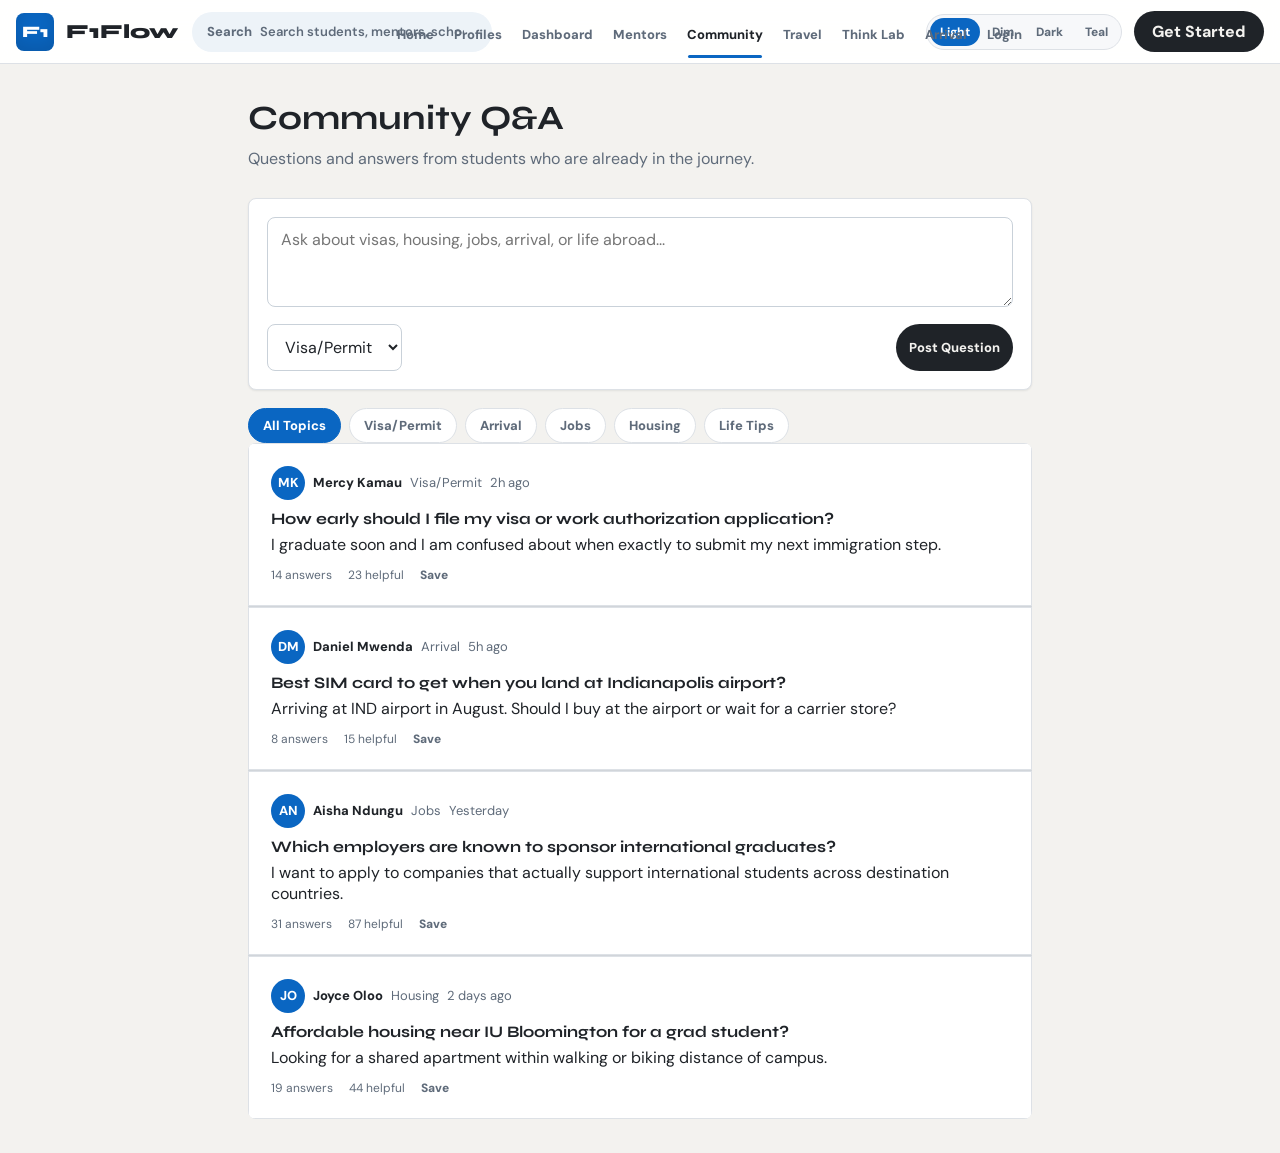
==== community.html @ 8c191ac1 "Add files via upload" ====
<!DOCTYPE html>
<html lang="en">
<head>
  <meta charset="UTF-8">
  <meta name="viewport" content="width=device-width, initial-scale=1.0">
  <title>F1Flow - Community</title>
  <link rel="preconnect" href="https://fonts.googleapis.com">
  <link rel="preconnect" href="https://fonts.gstatic.com" crossorigin>
  <link href="https://fonts.googleapis.com/css2?family=DM+Sans:ital,wght@0,300;0,400;0,500;0,700;1,300&family=Syne:wght@500;700;800&display=swap" rel="stylesheet">
  <link rel="stylesheet" href="styles.css">
</head>
<body>
  <nav class="topbar">
    <button class="brand" data-page="home" aria-label="Go to home">
      <span class="brand-mark">F1</span>
      <span class="brand-name">F1Flow</span>
    </button>
    <label class="social-search" aria-label="Search F1Flow">
      <span>Search</span>
      <input id="global-search" type="search" placeholder="Search students, mentors, schools">
    </label>
    <div class="nav-links" aria-label="Primary navigation">
      <button class="nav-link active" data-page="home">Home</button>
      <button class="nav-link" data-page="profiles">Profiles</button>
      <button class="nav-link" data-page="dashboard">Dashboard</button>
      <button class="nav-link" data-page="mentors">Mentors</button>
      <button class="nav-link" data-page="community">Community</button>
      <button class="nav-link" data-page="travel">Travel</button>
      <button class="nav-link" data-page="thinklab">Think Lab</button>
      <button class="nav-link" data-page="arrival">Arrival</button>
      <button class="nav-link" data-page="login">Login</button>
    </div>
    <div class="nav-actions">
      <div class="theme-switcher" aria-label="Theme switcher">
        <button class="theme-option active" data-theme="light">Light</button>
        <button class="theme-option" data-theme="dim">Dim</button>
        <button class="theme-option" data-theme="dark">Dark</button>
        <button class="theme-option" data-theme="teal">Teal</button>
      </div>
      <button class="nav-cta" id="open-profile">Get Started</button>
    </div>
  </nav>

  <main>
    <section id="page-community" class="page shell narrow active">
      <header class="page-header">
        <h2>Community Q&amp;A</h2>
        <p>Questions and answers from students who are already in the journey.</p>
      </header>
      <form class="composer" id="post-form">
        <textarea id="post-body" placeholder="Ask about visas, housing, jobs, arrival, or life abroad..."></textarea>
        <div class="composer-footer">
          <select id="post-topic">
            <option>Visa/Permit</option>
            <option>Arrival</option>
            <option>Jobs</option>
            <option>Housing</option>
            <option>Life Tips</option>
          </select>
          <button class="btn small primary" type="submit">Post Question</button>
        </div>
      </form>
      <div class="chips" id="post-filters"></div>
      <div class="posts" id="posts"></div>
    </section>
  </main>

  <div class="modal" id="profile-modal" aria-hidden="true">
    <form class="modal-panel" id="profile-form">
      <button type="button" class="icon-btn" id="close-profile" aria-label="Close">×</button>
      <h2>Set Up Your Profile</h2>
      <p>This personalizes your timeline, mentor matches, and travel groups.</p>
      <label>Your Name<input name="name" type="text" placeholder="Fredrick Kamau" required></label>
      <div class="split">
        <label>Home Country<input name="country" type="text" list="african-countries" placeholder="Search any country"></label>
        <label>Status<select name="status"><option>Current International Student</option><option>Student Arriving</option><option>Mentor / Alumni</option><option>Lecturer / Educator</option></select></label>
      </div>
      <label>Destination Institution<input name="university" type="text" list="us-universities" placeholder="University, college, or school"></label>
      <div class="split">
        <label>Program Start<input name="programStart" type="month" value="2023-08"></label>
        <label>Graduation Date<input name="graduation" type="month" value="2025-05"></label>
      </div>
      <label>Field of Study<select name="field"><option>Health Informatics</option><option>Computer Science</option><option>Data Science</option><option>Business</option><option>Engineering</option></select></label>
      <button class="btn primary full" type="submit">Go to My Dashboard</button>
    </form>
  </div>


  <datalist id="us-universities"></datalist>
  <datalist id="african-countries"></datalist>
  <div class="toast" id="toast" role="status" aria-live="polite"></div>

  <script src="database.js"></script>
  <script src="app.js"></script>
</body>
</html>
---- styles.css ----
*{box-sizing:border-box;margin:0;padding:0}
:root{
  color-scheme:light;
  --bg:#f3f2ef;--surface:#ffffff;--surface-2:#f7f8fa;--surface-3:#edf3f8;
  --text:#1f2328;--muted:#5f6b7a;--dim:#8a95a3;--line:#dde1e6;--line-strong:#c9d1d9;
  --accent:#0a66c2;--accent-soft:rgba(10,102,194,.1);--green:#057642;--gold:#b7791f;--red:#c0262d;
  --shadow:0 1px 2px rgba(15,20,25,.08);--nav-bg:rgba(255,255,255,.94);
}
:root[data-theme="dim"]{
  color-scheme:dark;
  --bg:#111827;--surface:#172033;--surface-2:#1f2937;--surface-3:#263447;
  --text:#f7f9fb;--muted:#a4b0bf;--dim:#7d8998;--line:#2f3b4d;--line-strong:#536072;
  --accent:#60a5fa;--accent-soft:rgba(96,165,250,.16);--green:#34d399;--gold:#fbbf24;--red:#fb7185;
  --shadow:0 18px 40px rgba(0,0,0,.22);--nav-bg:rgba(21,32,43,.88);
}
:root[data-theme="dark"]{
  color-scheme:dark;
  --bg:#050505;--surface:#0f1115;--surface-2:#16191f;--surface-3:#20242c;
  --text:#e7e9ea;--muted:#9ca3af;--dim:#6b7280;--line:#2a2f38;--line-strong:#4b5563;
  --accent:#60a5fa;--accent-soft:rgba(96,165,250,.18);--green:#34d399;--gold:#fbbf24;--red:#fb7185;
  --shadow:none;--nav-bg:rgba(0,0,0,.86);
}
:root[data-theme="teal"]{
  color-scheme:light;
  --bg:#eef8f6;--surface:#ffffff;--surface-2:#f4fbfa;--surface-3:#dff3ef;
  --text:#10201d;--muted:#4d625e;--dim:#758984;--line:#cfe2de;--line-strong:#a9c7c1;
  --accent:#0f766e;--accent-soft:rgba(15,118,110,.12);--green:#059669;--gold:#b7791f;--red:#c2414b;
  --shadow:0 1px 2px rgba(15,76,70,.1);--nav-bg:rgba(255,255,255,.92);
}
body{font-family:"DM Sans",-apple-system,BlinkMacSystemFont,"Segoe UI",sans-serif;background:var(--bg);color:var(--text);min-height:100vh;overflow-x:hidden}
h1,h2,h3,h4{font-family:"Syne","DM Sans",sans-serif;letter-spacing:0}
button,input,select,textarea{font:inherit}
button{cursor:pointer}
.is-hidden{display:none!important}
.topbar{position:fixed;inset:0 0 auto;z-index:50;min-height:64px;padding:0 16px;display:flex;align-items:center;gap:14px;background:var(--nav-bg);backdrop-filter:blur(18px);border-bottom:1px solid var(--line)}
.brand{display:flex;align-items:center;gap:12px;background:transparent;border:0;color:var(--text)}
.social-search{width:min(24vw,300px);min-width:210px;height:40px;display:flex;align-items:center;gap:8px;padding:0 14px;background:var(--surface-3);border:1px solid transparent;border-radius:999px;color:var(--muted);font-size:13px;font-weight:800}
.social-search input{width:100%;border:0;outline:0;background:transparent;color:var(--text);font-weight:600}
.social-search input::placeholder{color:var(--muted)}
.text-link{border:0;background:transparent;color:var(--text);font:inherit;font-weight:800;text-align:left;padding:0;cursor:pointer}
.text-link:hover{color:var(--accent);text-decoration:underline;text-underline-offset:3px}
.title-link{font-size:inherit}
.avatar-button{border:0;cursor:pointer}
.avatar-button:hover{filter:brightness(.92)}
.brand-mark{width:38px;height:38px;border-radius:8px;display:grid;place-items:center;background:var(--accent);color:white;font-family:"Syne";font-weight:800;box-shadow:inset 0 -8px 18px rgba(0,0,0,.12)}
.brand-name{font-family:"Syne";font-weight:800;font-size:20px;color:var(--text)}
.nav-links{display:flex;align-items:stretch;gap:2px;flex:1;justify-content:center;min-width:0}
.nav-actions{display:flex;align-items:center;gap:12px}
.nav-link,.nav-cta,.btn,.chip,.icon-btn,.theme-option{border:0;border-radius:999px;color:var(--text);transition:.18s ease}
.nav-link{position:relative;background:transparent;color:var(--muted);padding:20px 9px 15px;font-size:13px;font-weight:800;border-radius:0;white-space:nowrap}
.nav-link:hover{background:var(--surface-2);color:var(--text)}
.nav-link.active{background:transparent;color:var(--text)}
.nav-link.active::after{content:"";position:absolute;left:10px;right:10px;bottom:0;height:3px;border-radius:999px;background:var(--accent)}
.nav-cta,.btn.primary{background:var(--text);color:var(--bg);padding:10px 18px;font-weight:800}
.nav-cta:hover,.btn.primary:hover{opacity:.88}
.theme-switcher{display:flex;align-items:center;gap:2px;padding:3px;background:var(--surface-2);border:1px solid var(--line);border-radius:999px}
.theme-option{background:transparent;color:var(--muted);padding:6px 10px;font-size:12px;font-weight:800}
.theme-option.active{background:var(--accent);color:white}
.btn{display:inline-flex;align-items:center;justify-content:center;gap:8px;padding:12px 20px;font-weight:800}
.btn.secondary{background:transparent;border:1px solid var(--line-strong);color:var(--text)}
.btn.secondary:hover,.chip:hover,.quick-action:hover{background:var(--surface-2)}
.btn.small{padding:8px 13px;font-size:13px}.btn.full{width:100%}
.page{display:none;min-height:100vh;padding-top:64px}.page.active{display:block}
.hero{position:relative;min-height:calc(100vh - 64px);padding:24px 18px 32px;overflow:hidden;border-bottom:1px solid var(--line)}
.hero-bg{position:absolute;inset:0;z-index:0;background:var(--bg);opacity:.98}
:root[data-theme="dim"] .hero-bg,:root[data-theme="dark"] .hero-bg{background:var(--bg)}
.home-network{position:relative;z-index:1;max-width:1180px;margin:0 auto;display:grid;grid-template-columns:250px minmax(0,1fr) 300px;gap:16px;align-items:start}
.network-rail{display:grid;gap:16px;position:sticky;top:84px}
.network-feed{display:grid;gap:16px;min-width:0}
.social-profile-card{padding:0;overflow:hidden;text-align:center}
.social-cover{height:64px;background:linear-gradient(135deg,var(--accent),#84cc16)}
.social-profile-body{padding:0 18px 18px}.social-profile-body .avatar{margin:-31px auto 10px;border:3px solid var(--surface)}
.social-profile-body h2{font-size:18px}.social-profile-body p{color:var(--muted);font-size:13px;line-height:1.45;margin-top:4px}
.social-stats{display:grid;border-top:1px solid var(--line)}.social-stats button{display:flex;align-items:center;justify-content:space-between;gap:12px;padding:12px 16px;border:0;border-bottom:1px solid var(--line);background:var(--surface);color:var(--text);text-align:left}.social-stats button:last-child{border-bottom:0}.social-stats button:hover{background:var(--surface-2)}.social-stats strong{color:var(--accent)}.social-stats span{color:var(--muted);font-size:12px;font-weight:800}
.rail-card{display:grid;gap:10px}.rail-card button:not(.btn){border:0;background:transparent;color:var(--text);font-weight:800;text-align:left;padding:7px 0}.rail-card button:not(.btn):hover{color:var(--accent)}
.timeline-widget strong{font-size:18px}.timeline-widget p{color:var(--muted);line-height:1.5;font-size:14px}
.status-composer{padding:14px}.composer-line{display:flex;align-items:center;gap:12px}.composer-line button{flex:1;border:1px solid var(--line-strong);background:var(--surface);border-radius:999px;color:var(--muted);padding:12px 16px;text-align:left;font-weight:800}.composer-line button:hover{background:var(--surface-2)}
.composer-actions{display:grid;grid-template-columns:repeat(3,1fr);gap:8px;margin-top:12px;padding-top:12px;border-top:1px solid var(--line)}.composer-actions button{border:0;background:transparent;border-radius:8px;color:var(--muted);font-weight:800;padding:9px}.composer-actions button:hover{background:var(--surface-2);color:var(--text)}
.social-post{display:grid;gap:14px}.post-author{display:flex;gap:12px;align-items:center}.post-author strong{display:block}.post-author span{display:block;color:var(--muted);font-size:13px;margin-top:2px}
.social-post h1{font-size:clamp(30px,3.4vw,46px);line-height:1.08;max-width:780px}.social-post p{color:var(--muted);line-height:1.6;font-size:16px}.social-reactions{display:flex;gap:10px;flex-wrap:wrap;padding-top:12px;border-top:1px solid var(--line);color:var(--muted);font-size:13px;font-weight:800}.social-reactions span{padding-right:10px;border-right:1px solid var(--line)}.social-reactions span:last-child{border-right:0}
.compact-post p{color:var(--text)}
.suggestion-row{display:flex;gap:10px;align-items:center}.suggestion-row strong{display:block;font-size:14px}.suggestion-row span{display:block;color:var(--muted);font-size:12px;margin-top:2px}
.hero-content{position:relative;text-align:center;max-width:900px;animation:rise .45s ease both}
.eyebrow{display:inline-flex;align-items:center;gap:8px;padding:7px 15px;border:1px solid var(--line);border-radius:999px;color:var(--accent);background:var(--accent-soft);font-size:13px;font-weight:800;margin-bottom:28px}
.eyebrow span{width:8px;height:8px;border-radius:50%;background:var(--accent);animation:pulse 1.8s infinite}
.hero h1{font-size:clamp(50px,8vw,88px);line-height:1.03;font-weight:800}
.hero .social-post h1{font-size:clamp(30px,3.4vw,46px);line-height:1.08;font-weight:800}
.hero h1 strong{color:var(--accent)}
.hero-copy{max-width:680px;margin:24px auto 30px;color:var(--muted);font-size:19px;line-height:1.65;font-weight:400}
.hero-actions,.actions-row,.toolbar{display:flex;gap:12px;align-items:center;flex-wrap:wrap}
.hero-actions{justify-content:center}
.hero-stats{display:grid;grid-template-columns:repeat(4,1fr);gap:0;margin-top:52px;padding-top:34px;border-top:1px solid var(--line)}
.hero-stats article{display:grid;gap:4px;padding:0 18px;border-right:1px solid var(--line)}
.hero-stats article:last-child{border-right:0}
.hero-stats strong{font:800 30px "Syne";color:var(--text)}
.hero-stats span{font-size:13px;color:var(--muted)}
.section,.shell{max-width:1180px;margin:auto;padding:34px 18px}.page.shell{padding-top:98px}.narrow{max-width:820px}
.section-label{color:var(--accent);font-size:12px;text-transform:uppercase;letter-spacing:2px;font-weight:800;margin-bottom:12px}
.section h2,.page-header h2{font-size:34px;margin-bottom:8px}
.section-copy,.page-header p{color:var(--muted);line-height:1.6;margin-bottom:26px}
.module-grid,.card-grid{display:grid;grid-template-columns:repeat(auto-fit,minmax(272px,1fr));gap:12px;background:transparent;border:0;border-radius:0;overflow:visible}
.module-card,.card,.panel,.post-card,.metric{background:var(--surface);border:1px solid var(--line);padding:22px}
.module-card,.card,.post-card{transition:.18s ease;border-radius:8px;box-shadow:var(--shadow)}
.module-card:hover,.card:hover,.post-card:hover{background:var(--surface-2);transform:translateY(-1px)}
.module-card{border:1px solid var(--line)}.module-card h3,.card h3{font-size:18px;margin-bottom:8px}.module-card p,.card p{color:var(--muted);font-size:14px;line-height:1.55}.module-card button{margin-top:16px}
.dashboard-header{display:flex;align-items:center;justify-content:space-between;gap:18px;margin-bottom:18px;background:linear-gradient(180deg,var(--surface),var(--surface-2))}
.dashboard-header h2{font-size:36px;margin:2px 0 6px}.dashboard-header p:not(.section-label){max-width:720px;color:var(--muted);line-height:1.55}.dashboard-header-actions{display:flex;gap:10px;flex-wrap:wrap;justify-content:flex-end}
.dashboard-grid{display:grid;grid-template-columns:minmax(0,1fr) 340px;gap:18px}.stack{display:flex;flex-direction:column;gap:18px}
.panel{border-radius:8px;box-shadow:var(--shadow)}
.panel-title{font-weight:800;color:var(--text);margin-bottom:16px}
.dashboard-card{overflow:hidden}.profile-panel{display:flex;gap:18px;align-items:center;background:var(--surface);border-left:4px solid var(--accent)}
.avatar,.card-avatar{border-radius:50%;display:grid;place-items:center;background:var(--accent);color:white;font-weight:800;flex:none}
.avatar{width:62px;height:62px;font:800 22px "Syne"}
.card-avatar{width:52px;height:52px}
.profile-panel p{color:var(--muted);margin:5px 0 12px}.badges,.tags{display:flex;gap:7px;flex-wrap:wrap}
.badges span,.tag,.pill{font-size:12px;padding:5px 10px;border-radius:999px;background:var(--accent-soft);color:var(--accent);border:1px solid transparent;font-weight:700}
.timeline-panel{border-color:var(--line);background:linear-gradient(180deg,var(--surface),var(--surface))}
.countdown{display:grid;grid-template-columns:auto 1fr;gap:18px;align-items:center;padding:10px 0 18px;text-align:left}.countdown strong{display:grid;place-items:center;width:126px;height:126px;border-radius:50%;background:var(--accent-soft);font:800 54px "Syne";color:var(--accent);border:1px solid rgba(10,102,194,.18)}.countdown span{color:var(--muted);font-size:18px;line-height:1.35}
.progress{height:10px;background:var(--surface-3);border-radius:999px;overflow:hidden}.progress span{display:block;height:100%;width:0;background:linear-gradient(90deg,var(--accent),var(--green));transition:.35s ease}
.timeline-meta{display:flex;justify-content:space-between;color:var(--muted);font-size:12px;margin:12px 0 18px}.timeline-steps{display:grid;gap:10px}
.step{display:flex;gap:12px;align-items:flex-start;padding:12px;border:1px solid var(--line);border-radius:8px;background:var(--surface-2)}.step b{width:26px;height:26px;display:grid;place-items:center;border-radius:50%;background:var(--surface-3);font-size:12px;flex:none;color:var(--muted)}
.step.done b{background:rgba(0,186,124,.14);color:var(--green)}.step.active b{background:var(--accent-soft);color:var(--accent)}
.step p{font-size:14px}.step span{display:block;color:var(--muted);font-size:12px;margin-top:2px}
.metric-row{display:grid;grid-template-columns:repeat(3,1fr);gap:12px}.metric{border-radius:8px;text-align:left;box-shadow:var(--shadow);display:grid;gap:6px}
.metric strong{display:block;font:800 38px "Syne";color:var(--text)}.metric span{color:var(--muted);font-size:12px;font-weight:800;text-transform:uppercase;letter-spacing:.7px}.metric small{color:var(--muted);font-size:12px}
.alert{display:flex;align-items:center;justify-content:space-between;gap:12px;padding:13px 14px;border-radius:8px;margin-top:10px;font-size:14px;line-height:1.5}
.alert p{color:var(--muted);margin-top:2px}
.alert.warn{background:rgba(245,163,0,.12);border:1px solid rgba(245,163,0,.28);color:var(--text)}
.alert.info{background:var(--accent-soft);border:1px solid rgba(29,155,240,.22);color:var(--text)}
.quick-actions{display:grid;grid-template-columns:repeat(2,1fr);gap:10px}.quick-action{background:var(--surface);border:1px solid var(--line);border-radius:8px;padding:14px;text-align:left;color:var(--text);display:grid;gap:5px}
.quick-action strong{display:block}.quick-action span{color:var(--muted);font-size:12px}.quick-action em{font-style:normal;color:var(--accent);font-size:12px;font-weight:800}.mini-list,.activity-list,.posts{display:grid;gap:1px;background:var(--line);border-radius:8px;overflow:hidden}
.mini-item{display:flex;align-items:center;gap:12px;padding:12px;background:var(--surface)}.mini-item div:nth-child(2){flex:1}.mini-item p{color:var(--muted);font-size:12px}
.activity-list article{display:grid;grid-template-columns:28px 1fr;gap:10px;padding:12px;background:var(--surface)}.activity-list b{display:grid;place-items:center;width:28px;height:28px;border-radius:50%;background:var(--accent-soft);color:var(--accent);font-size:12px}.activity-list p{color:var(--text);font-size:14px;line-height:1.4}.activity-list span{display:block;color:var(--dim);font-size:12px;margin-top:4px}
.trust-panel{text-align:center;background:linear-gradient(180deg,var(--surface),var(--surface-2))}.trust-panel>strong{font:800 52px "Syne";color:var(--accent)}.trust-panel>span{display:block;color:var(--muted);font-size:13px}
.trust-bars{display:grid;gap:10px;margin-top:18px;text-align:left}.trust-bars label{display:grid;grid-template-columns:92px 1fr;gap:10px;align-items:center;color:var(--muted);font-size:13px}.trust-bars span{height:7px;border-radius:999px;background:linear-gradient(90deg,var(--accent) var(--w),var(--surface-3) 0)}
.toolbar{justify-content:space-between;margin:22px 0}.search,.composer textarea,.finder input,.finder select,.modal input,.modal select,.composer select,.travel-create input,.travel-create select,.travel-create textarea{background:var(--surface);border:1px solid var(--line-strong);border-radius:8px;color:var(--text);outline:0;padding:11px 13px}
.search:focus,.composer textarea:focus,.finder input:focus,.finder select:focus,.modal input:focus,.modal select:focus,.travel-create input:focus,.travel-create select:focus,.travel-create textarea:focus{border-color:var(--accent);box-shadow:0 0 0 1px var(--accent)}
.search{min-width:min(100%,340px)}.chips{display:flex;gap:8px;flex-wrap:wrap}.chip{background:var(--surface);border:1px solid var(--line);color:var(--muted);padding:8px 14px;font-size:13px;font-weight:800}.chip.active{background:var(--accent);border-color:var(--accent);color:white}
.card-head{display:flex;gap:12px;margin-bottom:14px}.tags{margin:14px 0}.card-actions{display:flex;gap:8px;flex-wrap:wrap;margin-top:15px}.empty{color:var(--muted);padding:24px;background:var(--surface);text-align:center;grid-column:1/-1}
.composer{background:var(--surface);border:1px solid var(--line);border-radius:8px;padding:18px;margin-bottom:18px;box-shadow:var(--shadow)}.composer textarea{width:100%;min-height:90px;resize:vertical}.composer-footer{display:flex;justify-content:space-between;gap:12px;margin-top:12px}
.post-card{border-radius:0}.post-meta{display:flex;gap:8px;align-items:center;color:var(--muted);font-size:13px;margin-bottom:9px}.post-meta strong{color:var(--text)}.post-card h3{font-size:16px;margin-bottom:6px}.post-actions{display:flex;gap:16px;align-items:center;color:var(--muted);font-size:12px;margin-top:12px}.post-actions button{border:0;background:transparent;color:var(--muted);font-weight:800;padding:0}.post-actions button:hover{color:var(--accent)}
.profile-shell{max-width:1180px}.profile-layout{display:grid;grid-template-columns:320px minmax(0,1fr);gap:18px;align-items:start}.profile-directory{padding:0;overflow:hidden;position:sticky;top:126px}.directory-item{width:100%;display:flex;gap:12px;align-items:center;padding:14px;border:0;border-bottom:1px solid var(--line);background:var(--surface);color:var(--text);text-align:left}.directory-item:last-child{border-bottom:0}.directory-item:hover,.directory-item.active{background:var(--surface-2)}.directory-item.active{box-shadow:inset 3px 0 0 var(--accent)}.directory-item small{display:block;color:var(--muted);font-size:12px;margin-top:2px;line-height:1.35}.directory-item em{display:inline-block;margin-top:7px;padding:4px 8px;border-radius:999px;background:var(--accent-soft);color:var(--accent);font-size:11px;font-style:normal;font-weight:800}.profile-detail{display:grid;gap:18px}.profile-hero-card{padding:0;overflow:hidden}.profile-cover{height:156px;background:radial-gradient(circle at 18% 30%,rgba(255,255,255,.34),transparent 28%),linear-gradient(135deg,var(--accent),#84cc16)}:root[data-theme="dark"] .profile-cover,:root[data-theme="dim"] .profile-cover{background:radial-gradient(circle at 18% 30%,rgba(255,255,255,.16),transparent 28%),linear-gradient(135deg,#2563eb,#047857)}.profile-main{position:relative;padding:0 28px 22px}.profile-avatar{width:126px;height:126px;border-radius:50%;display:grid;place-items:center;background:var(--accent);color:white;border:4px solid var(--surface);font:800 38px "Syne";margin-top:-63px}.profile-actions{position:absolute;right:28px;top:18px;display:flex;gap:8px;flex-wrap:wrap;justify-content:flex-end}.profile-main h2{font-size:34px;margin-top:12px}.profile-headline{max-width:720px;font-size:17px;color:var(--text);line-height:1.45;margin-top:4px}.profile-meta{color:var(--muted);margin-top:6px}.profile-stats{display:flex;gap:0;flex-wrap:wrap;margin-top:18px;color:var(--muted);font-size:14px}.profile-stats span{padding:0 14px;border-right:1px solid var(--line)}.profile-stats span:first-child{padding-left:0}.profile-stats span:last-child{border-right:0}.profile-stats strong{color:var(--accent)}.profile-tabs{display:flex;gap:4px;padding:0 28px;border-top:1px solid var(--line);overflow:auto}.profile-tabs button{position:relative;border:0;background:transparent;color:var(--muted);font-weight:800;padding:15px 14px}.profile-tabs button.active{color:var(--text)}.profile-tabs button.active::after{content:"";position:absolute;left:12px;right:12px;bottom:0;height:3px;border-radius:999px;background:var(--accent)}.profile-content-grid{display:grid;grid-template-columns:280px minmax(0,1fr);gap:18px;align-items:start}.profile-sidebar,.profile-main-feed{display:grid;gap:18px}.profile-sidebar{position:sticky;top:126px}.profile-sidebar.is-hidden+.profile-main-feed{grid-column:1/-1}.profile-section h3{font-size:18px;margin-bottom:12px}.profile-section p{color:var(--muted);line-height:1.55}.profile-highlight-list{display:grid;gap:8px}.profile-highlight-list span{padding:10px 12px;border:1px solid var(--line);border-radius:8px;color:var(--text);font-weight:800;background:var(--surface-2)}.skill-list{display:flex;gap:8px;flex-wrap:wrap}.skill-list span{padding:8px 12px;border-radius:999px;background:var(--accent-soft);color:var(--accent);font-weight:800;font-size:13px}.profile-list{display:grid;gap:10px}.profile-list p{padding-left:14px;border-left:3px solid var(--accent-soft)}.profile-feed-card .post-author{margin-bottom:12px}.profile-feed-card>p{font-size:16px;color:var(--text)}.profile-timeline{display:grid;gap:12px}.profile-timeline div{display:grid;grid-template-columns:18px 1fr;gap:10px;align-items:start}.profile-timeline b{width:10px;height:10px;margin-top:7px;border-radius:50%;background:var(--accent);box-shadow:0 0 0 4px var(--accent-soft)}.profile-timeline p{color:var(--text)}
.profile-dashboard-shell{max-width:1120px}.profile-dashboard-hero{display:grid;grid-template-columns:auto 1fr auto;gap:18px;align-items:center;margin-bottom:18px}.profile-dashboard-hero .card-avatar{width:64px;height:64px}.profile-dashboard-hero h3{font-size:22px;margin:8px 0 6px}.profile-dashboard-hero p{color:var(--muted);line-height:1.55}.profile-dashboard-metrics{display:grid;grid-template-columns:repeat(4,1fr);gap:12px;margin-bottom:18px}.profile-dashboard-grid{display:grid;grid-template-columns:repeat(2,1fr);gap:18px}.dashboard-section-card h3{font-size:18px;margin-bottom:12px}.dashboard-section-card.wide{grid-column:1/-1}.strength-row{display:grid;grid-template-columns:140px 1fr;align-items:center;gap:14px;margin-top:14px;color:var(--muted);font-weight:800}.strength-row b{height:10px;border-radius:999px;background:linear-gradient(90deg,var(--accent) var(--w),var(--surface-3) 0)}
.section-heading-row{display:flex;align-items:flex-start;justify-content:space-between;gap:14px;margin-bottom:14px}.section-heading-row p{color:var(--muted);line-height:1.5}.recommendation-list{display:grid;gap:10px}.recommendation-item{display:grid;grid-template-columns:auto 1fr auto;gap:12px;align-items:center;padding:12px;border:1px solid var(--line);border-radius:8px;background:var(--surface)}.recommendation-item p{color:var(--muted);font-size:13px;line-height:1.4;margin-top:3px}
.travel-workspace{display:grid;grid-template-columns:300px minmax(0,1fr);gap:18px;align-items:start}
.travel-guide{position:sticky;top:98px;display:grid;gap:12px}
.travel-guide h3,.travel-create h3,.travel-results-head h3{font-size:20px}
.travel-guide ol{display:grid;gap:10px;margin-left:18px;color:var(--muted);font-size:14px;line-height:1.5}
.travel-main{min-width:0}
.finder{display:grid;grid-template-columns:repeat(4,1fr) auto;gap:12px;align-items:end;background:var(--surface);border:1px solid var(--line);border-radius:8px;padding:18px;margin:0 0 18px;box-shadow:var(--shadow)}
.finder label,.modal label,.travel-create label{display:grid;gap:6px;color:var(--muted);font-size:12px;text-transform:uppercase;letter-spacing:1px;font-weight:800}.route{font-weight:800;margin-bottom:10px;color:var(--text)}
.travel-create{display:grid;gap:16px;margin-bottom:18px}
.travel-create p:not(.section-label){color:var(--muted);font-size:14px;line-height:1.55;margin-top:5px}
.travel-create form{display:grid;gap:13px}
.travel-create-grid{display:grid;grid-template-columns:repeat(2,minmax(0,1fr));gap:12px}
.travel-create input,.travel-create select,.travel-create textarea{ text-transform:none;letter-spacing:0;font-weight:500}
.travel-create textarea{min-height:92px;resize:vertical}
.travel-results-head{display:flex;align-items:flex-end;justify-content:space-between;gap:12px;margin:6px 0 14px}
.travel-results-head .section-label{margin-bottom:6px}
.travel-results-head span{padding:7px 11px;border-radius:999px;background:var(--accent-soft);color:var(--accent);font-size:12px;font-weight:800}
.travel-card{display:grid;gap:8px}
.travel-card-top{display:flex;align-items:center;justify-content:space-between;gap:10px;color:var(--muted);font-size:12px;font-weight:800}
.travel-match-meta{display:flex;gap:8px;flex-wrap:wrap}
.travel-match-meta span{padding:6px 9px;border-radius:999px;background:var(--surface-3);color:var(--muted);font-size:12px;font-weight:800}
.travel-empty{display:grid;gap:10px;justify-items:center}
.travel-empty strong{color:var(--text)}
.travel-empty span{display:block;color:var(--muted);line-height:1.45}
.checklist{display:grid;grid-template-columns:repeat(auto-fit,minmax(220px,1fr));gap:10px}.check-item{display:flex;gap:10px;align-items:center;background:var(--surface);border:1px solid var(--line);border-radius:8px;padding:12px;color:var(--text)}
.check-item:hover{background:var(--surface-2)}.check-box{width:21px;height:21px;display:grid;place-items:center;border:2px solid var(--line-strong);border-radius:50%;flex:none}.check-item.done{opacity:.74}.check-item.done .check-box{background:var(--accent);border-color:var(--accent);color:white}
.modal{position:fixed;inset:0;z-index:100;background:rgba(0,0,0,.55);display:none;align-items:center;justify-content:center;padding:20px;backdrop-filter:blur(5px)}.modal.open{display:flex}
.modal-panel{position:relative;width:min(540px,100%);max-height:88vh;overflow:auto;background:var(--surface);border:1px solid var(--line);border-radius:8px;padding:28px;display:grid;gap:15px;box-shadow:var(--shadow)}.modal-panel p{color:var(--muted);line-height:1.5}
.icon-btn{position:absolute;right:16px;top:16px;width:32px;height:32px;background:var(--surface-2);border:1px solid var(--line);font-size:20px}.split{display:grid;grid-template-columns:1fr 1fr;gap:12px}
.auth-shell{max-width:1180px}.auth-layout{display:grid;grid-template-columns:minmax(0,1.1fr) minmax(320px,.8fr);gap:18px;align-items:stretch}.auth-copy{display:grid;align-content:center;gap:16px;min-height:520px;background:linear-gradient(135deg,var(--surface),var(--surface-3))}.auth-copy h1{font-size:clamp(38px,5vw,64px);line-height:1.05}.auth-copy p{max-width:620px;color:var(--muted);font-size:17px;line-height:1.65}.auth-points{display:flex;gap:10px;flex-wrap:wrap}.auth-points span{padding:8px 12px;border-radius:999px;background:var(--accent-soft);color:var(--accent);font-weight:800;font-size:13px}.auth-form{display:grid;align-content:center;gap:15px}.auth-form h2{font-size:32px}.auth-form p{color:var(--muted);line-height:1.5}.auth-form label{display:grid;gap:7px;color:var(--muted);font-size:12px;text-transform:uppercase;letter-spacing:1px;font-weight:800}.auth-form input{background:var(--surface);border:1px solid var(--line-strong);border-radius:8px;color:var(--text);outline:0;padding:12px 13px}.auth-form input:focus{border-color:var(--accent);box-shadow:0 0 0 1px var(--accent)}.google-login{height:46px;border:1px solid var(--line-strong);border-radius:999px;background:var(--surface);color:var(--text);display:flex;align-items:center;justify-content:center;gap:10px;font-weight:800}.google-login:hover{background:var(--surface-2)}.google-mark{width:24px;height:24px;border-radius:50%;display:grid;place-items:center;background:conic-gradient(from -45deg,#4285f4 0 25%,#34a853 0 50%,#fbbc05 0 75%,#ea4335 0);color:white;font-weight:900}.auth-divider{display:flex;align-items:center;gap:12px;color:var(--muted);font-size:12px;font-weight:800;text-transform:uppercase;letter-spacing:1px}.auth-divider::before,.auth-divider::after{content:"";height:1px;background:var(--line);flex:1}
.toast{position:fixed;left:50%;bottom:22px;z-index:200;transform:translate(-50%,18px);max-width:min(440px,calc(100% - 32px));padding:13px 16px;border-radius:999px;background:var(--text);color:var(--bg);font-weight:800;box-shadow:0 12px 28px rgba(15,20,25,.18);opacity:0;pointer-events:none;transition:.2s ease}.toast.show{opacity:1;transform:translate(-50%,0)}
@keyframes rise{from{opacity:0;transform:translateY(16px)}to{opacity:1;transform:none}}@keyframes pulse{50%{opacity:.35}}
@media(max-width:1100px){.topbar{height:auto;align-items:flex-start;padding:10px 16px;flex-wrap:wrap}.social-search{flex:1;width:auto}.nav-links{order:3;flex:0 0 100%;width:100%;justify-content:flex-start;overflow:auto;padding-top:4px}.nav-link{padding:10px 12px 12px}.nav-actions{margin-left:auto}.page{padding-top:130px}.page.shell{padding-top:154px}.home-network{grid-template-columns:220px minmax(0,1fr)}.home-network .network-rail:last-child{display:none}.network-rail{top:150px}.hero .social-post h1{font-size:36px}.dashboard-grid,.finder,.profile-dashboard-hero,.profile-content-grid,.travel-workspace{grid-template-columns:1fr}.travel-guide{position:static}.profile-sidebar{position:static}.profile-layout{grid-template-columns:280px minmax(0,1fr)}.profile-directory{top:150px}.profile-dashboard-metrics,.profile-dashboard-grid{grid-template-columns:1fr 1fr}.hero-stats,.metric-row{grid-template-columns:repeat(2,1fr)}.hero-stats article:nth-child(2){border-right:0}.section,.shell{padding-left:18px;padding-right:18px;padding-bottom:34px}.split{grid-template-columns:1fr}}
@media(max-width:760px){.brand-name,.theme-switcher,.nav-cta,.social-search{display:none}.topbar{gap:8px}.page{padding-top:102px}.page.shell{padding-top:126px}.home-network,.profile-layout,.profile-content-grid,.auth-layout{grid-template-columns:1fr}.network-rail,.profile-directory,.profile-sidebar{position:static}.home-network .network-rail:first-child{order:2}.network-feed{order:1}.quick-actions,.hero-stats,.metric-row,.profile-dashboard-metrics,.profile-dashboard-grid,.recommendation-item,.composer-actions,.travel-create-grid{grid-template-columns:1fr}.hero-stats article{border-right:0;border-bottom:1px solid var(--line);padding:14px}.hero-stats article:last-child{border-bottom:0}.timeline-meta,.composer-footer,.section-heading-row,.travel-results-head{flex-direction:column;align-items:flex-start}.countdown{grid-template-columns:1fr}.countdown strong{font-size:58px}.module-grid,.card-grid{grid-template-columns:1fr}.profile-cover{height:96px}.profile-main{padding:0 18px 20px}.profile-avatar{width:92px;height:92px;font-size:28px;margin-top:-46px}.profile-actions{position:static;margin-top:12px;justify-content:flex-start}.profile-main h2{font-size:25px}.profile-stats{display:grid;gap:8px}.profile-stats span{padding:0;border-right:0}.dashboard-header{align-items:flex-start;flex-direction:column}.dashboard-header-actions{justify-content:flex-start}.alert{align-items:flex-start;flex-direction:column}.strength-row{grid-template-columns:1fr}.auth-copy{min-height:auto}.hero{padding:16px 12px 28px}.hero .social-post h1{font-size:32px}}
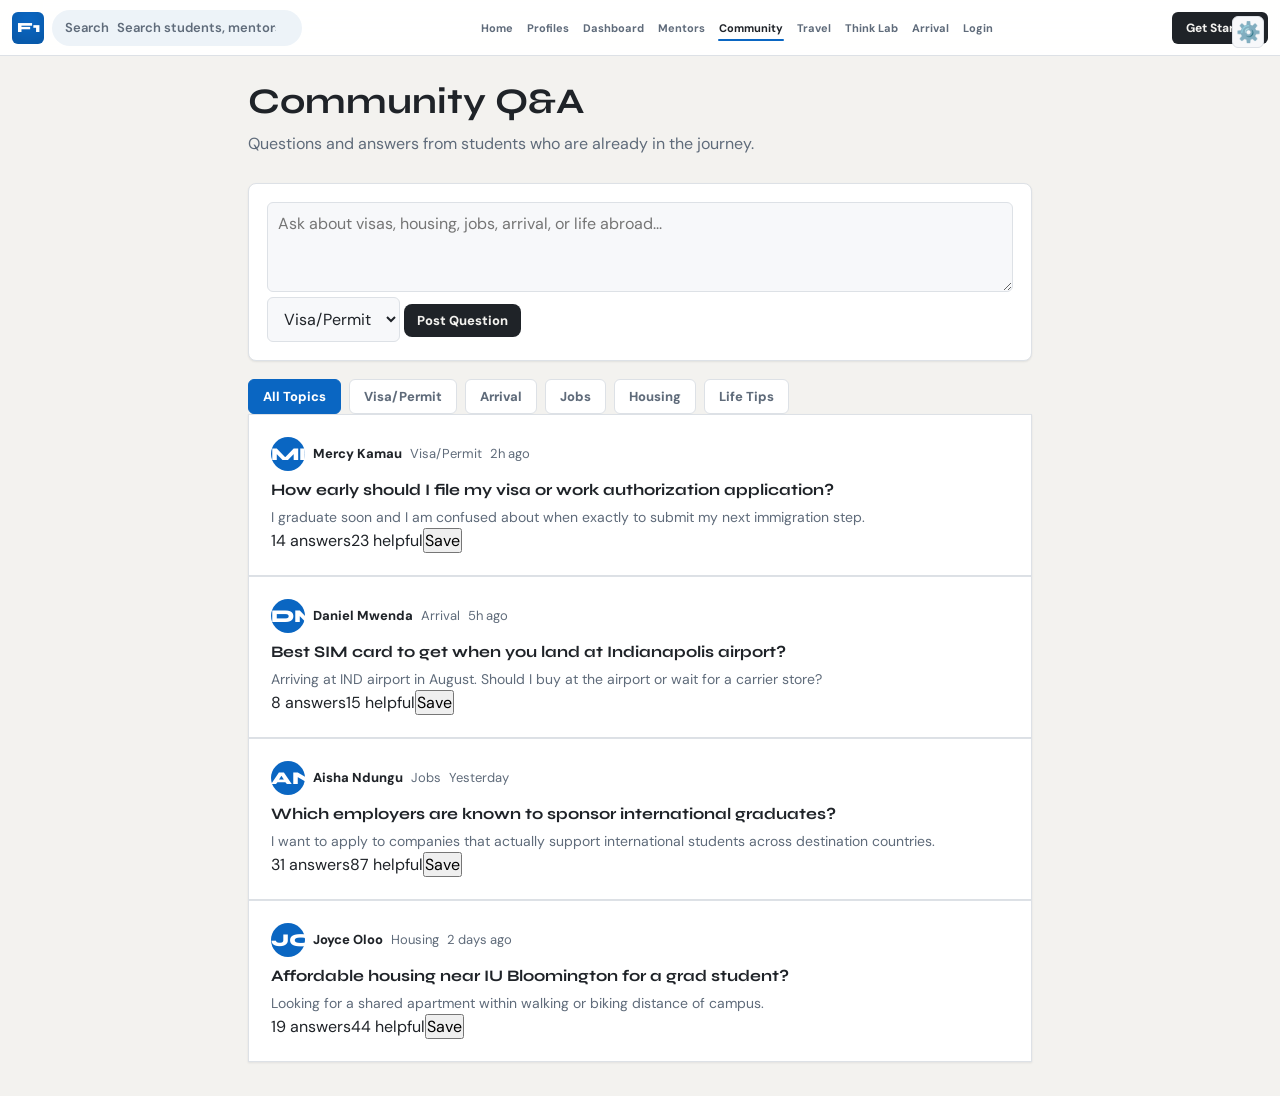
==== commit e5837376: "Add settings icon to all pages and wire up settings navigation" ====
--- a/community.html
+++ b/community.html
@@ -31,12 +31,7 @@
       <button class="nav-link" data-page="login">Login</button>
     </div>
     <div class="nav-actions">
-      <div class="theme-switcher" aria-label="Theme switcher">
-        <button class="theme-option active" data-theme="light">Light</button>
-        <button class="theme-option" data-theme="dim">Dim</button>
-        <button class="theme-option" data-theme="dark">Dark</button>
-        <button class="theme-option" data-theme="teal">Teal</button>
-      </div>
+      <button class="icon-btn nav-settings" id="settings-toggle" aria-label="Settings" title="Settings">⚙️</button>
       <button class="nav-cta" id="open-profile">Get Started</button>
     </div>
   </nav>
@@ -73,14 +68,14 @@
       <label>Your Name<input name="name" type="text" placeholder="Fredrick Kamau" required></label>
       <div class="split">
         <label>Home Country<input name="country" type="text" list="african-countries" placeholder="Search any country"></label>
-        <label>Status<select name="status"><option>Current International Student</option><option>Student Arriving</option><option>Mentor / Alumni</option><option>Lecturer / Educator</option></select></label>
+        <label>Status<select name="status"><option>Current International Student</option><option>Student Arriving</option><option>Mentor / Alumni</option><option>Lecturer / Educator</option></sele[...]
       </div>
       <label>Destination Institution<input name="university" type="text" list="us-universities" placeholder="University, college, or school"></label>
       <div class="split">
         <label>Program Start<input name="programStart" type="month" value="2023-08"></label>
         <label>Graduation Date<input name="graduation" type="month" value="2025-05"></label>
       </div>
-      <label>Field of Study<select name="field"><option>Health Informatics</option><option>Computer Science</option><option>Data Science</option><option>Business</option><option>Engineering</option></select></label>
+      <label>Field of Study<select name="field"><option>Health Informatics</option><option>Computer Science</option><option>Data Science</option><option>Business</option><option>Engineering</optio[...]
       <button class="btn primary full" type="submit">Go to My Dashboard</button>
     </form>
   </div>
--- a/styles.css
+++ b/styles.css
@@ -32,9 +32,9 @@
 button,input,select,textarea{font:inherit}
 button{cursor:pointer}
 .is-hidden{display:none!important}
-.topbar{position:fixed;inset:0 0 auto;z-index:50;min-height:64px;padding:0 16px;display:flex;align-items:center;gap:14px;background:var(--nav-bg);backdrop-filter:blur(18px);border-bottom:1px solid var(--line)}
-.brand{display:flex;align-items:center;gap:12px;background:transparent;border:0;color:var(--text)}
-.social-search{width:min(24vw,300px);min-width:210px;height:40px;display:flex;align-items:center;gap:8px;padding:0 14px;background:var(--surface-3);border:1px solid transparent;border-radius:999px;color:var(--muted);font-size:13px;font-weight:800}
+.topbar{position:fixed;inset:0 0 auto;z-index:50;height:56px;padding:0 12px;display:flex;align-items:center;gap:8px;background:var(--nav-bg);backdrop-filter:blur(18px);border-bottom:1px solid var(--line)}
+.brand{display:flex;align-items:center;gap:8px;background:transparent;border:0;color:var(--text);flex-shrink:0}
+.social-search{width:min(20vw,250px);min-width:180px;height:36px;display:flex;align-items:center;gap:8px;padding:0 12px;background:var(--surface-3);border:1px solid transparent;border-radius:999px;color:var(--muted);font-size:13px;font-weight:600}
 .social-search input{width:100%;border:0;outline:0;background:transparent;color:var(--text);font-weight:600}
 .social-search input::placeholder{color:var(--muted)}
 .text-link{border:0;background:transparent;color:var(--text);font:inherit;font-weight:800;text-align:left;padding:0;cursor:pointer}
@@ -42,46 +42,57 @@
 .title-link{font-size:inherit}
 .avatar-button{border:0;cursor:pointer}
 .avatar-button:hover{filter:brightness(.92)}
-.brand-mark{width:38px;height:38px;border-radius:8px;display:grid;place-items:center;background:var(--accent);color:white;font-family:"Syne";font-weight:800;box-shadow:inset 0 -8px 18px rgba(0,0,0,.12)}
-.brand-name{font-family:"Syne";font-weight:800;font-size:20px;color:var(--text)}
-.nav-links{display:flex;align-items:stretch;gap:2px;flex:1;justify-content:center;min-width:0}
-.nav-actions{display:flex;align-items:center;gap:12px}
-.nav-link,.nav-cta,.btn,.chip,.icon-btn,.theme-option{border:0;border-radius:999px;color:var(--text);transition:.18s ease}
-.nav-link{position:relative;background:transparent;color:var(--muted);padding:20px 9px 15px;font-size:13px;font-weight:800;border-radius:0;white-space:nowrap}
+.brand-mark{width:32px;height:32px;border-radius:6px;display:grid;place-items:center;background:var(--accent);color:white;font-family:"Syne";font-weight:800;box-shadow:inset 0 -8px 18px rgba(0,0,0,.15);font-size:14px}
+.brand-name{font-family:"Syne";font-weight:800;font-size:18px;color:var(--text);display:none}
+.nav-links{display:flex;align-items:center;gap:0;flex:1;justify-content:center;min-width:0;margin:0 8px}
+.nav-actions{display:flex;align-items:center;gap:8px;flex-shrink:0}
+.nav-link,.nav-cta,.btn,.chip,.icon-btn,.theme-option{border:0;border-radius:6px;color:var(--text);transition:.18s ease}
+.nav-link{position:relative;background:transparent;color:var(--muted);padding:8px 7px;font-size:11px;font-weight:700;border-radius:4px;white-space:nowrap}
 .nav-link:hover{background:var(--surface-2);color:var(--text)}
 .nav-link.active{background:transparent;color:var(--text)}
-.nav-link.active::after{content:"";position:absolute;left:10px;right:10px;bottom:0;height:3px;border-radius:999px;background:var(--accent)}
-.nav-cta,.btn.primary{background:var(--text);color:var(--bg);padding:10px 18px;font-weight:800}
+.nav-link.active::after{content:"";position:absolute;left:6px;right:6px;bottom:2px;height:2px;border-radius:999px;background:var(--accent)}
+.nav-cta,.btn.primary{background:var(--text);color:var(--bg);padding:8px 14px;font-weight:800;font-size:12px}
 .nav-cta:hover,.btn.primary:hover{opacity:.88}
-.theme-switcher{display:flex;align-items:center;gap:2px;padding:3px;background:var(--surface-2);border:1px solid var(--line);border-radius:999px}
-.theme-option{background:transparent;color:var(--muted);padding:6px 10px;font-size:12px;font-weight:800}
-.theme-option.active{background:var(--accent);color:white}
-.btn{display:inline-flex;align-items:center;justify-content:center;gap:8px;padding:12px 20px;font-weight:800}
+.theme-switcher{position:relative;display:flex;align-items:center;gap:1px;padding:2px;background:var(--surface-2);border:1px solid var(--line);border-radius:6px}
+.theme-switcher-toggle{width:32px;height:32px;border:0;background:transparent;color:var(--muted);cursor:pointer;border-radius:6px;display:flex;align-items:center;justify-content:center;font-size:16px}
+.theme-switcher-toggle:hover{background:var(--surface-3);color:var(--text)}
+.theme-switcher-dropdown{position:absolute;top:calc(100% + 8px);right:0;background:var(--surface);border:1px solid var(--line);border-radius:8px;box-shadow:var(--shadow);padding:8px;min-width:180px;display:none;flex-direction:column;gap:2px}
+.theme-switcher-dropdown.open{display:flex}
+.theme-option{background:transparent;color:var(--muted);padding:6px 10px;font-size:12px;font-weight:800;text-align:left;width:100%;border:1px solid transparent;cursor:pointer;border-radius:4px;transition:.18s ease}
+.theme-option:hover{background:var(--surface-2);color:var(--text)}
+.theme-option.active{background:var(--accent);color:white;border-color:var(--accent)}
+.btn{display:inline-flex;align-items:center;justify-content:center;gap:8px;padding:12px 20px;font-weight:800;border-radius:8px}
 .btn.secondary{background:transparent;border:1px solid var(--line-strong);color:var(--text)}
 .btn.secondary:hover,.chip:hover,.quick-action:hover{background:var(--surface-2)}
 .btn.small{padding:8px 13px;font-size:13px}.btn.full{width:100%}
-.page{display:none;min-height:100vh;padding-top:64px}.page.active{display:block}
-.hero{position:relative;min-height:calc(100vh - 64px);padding:24px 18px 32px;overflow:hidden;border-bottom:1px solid var(--line)}
+.page{display:none;min-height:100vh;padding-top:56px}.page.active{display:block}
+.hero{position:relative;min-height:calc(100vh - 56px);padding:24px 18px 32px;overflow:hidden;border-bottom:1px solid var(--line)}
 .hero-bg{position:absolute;inset:0;z-index:0;background:var(--bg);opacity:.98}
 :root[data-theme="dim"] .hero-bg,:root[data-theme="dark"] .hero-bg{background:var(--bg)}
 .home-network{position:relative;z-index:1;max-width:1180px;margin:0 auto;display:grid;grid-template-columns:250px minmax(0,1fr) 300px;gap:16px;align-items:start}
-.network-rail{display:grid;gap:16px;position:sticky;top:84px}
+.network-rail{display:grid;gap:16px;position:sticky;top:72px}
 .network-feed{display:grid;gap:16px;min-width:0}
-.social-profile-card{padding:0;overflow:hidden;text-align:center}
+.social-profile-card{padding:0;overflow:hidden;text-align:center;border-radius:8px}
 .social-cover{height:64px;background:linear-gradient(135deg,var(--accent),#84cc16)}
 .social-profile-body{padding:0 18px 18px}.social-profile-body .avatar{margin:-31px auto 10px;border:3px solid var(--surface)}
-.social-profile-body h2{font-size:18px}.social-profile-body p{color:var(--muted);font-size:13px;line-height:1.45;margin-top:4px}
-.social-stats{display:grid;border-top:1px solid var(--line)}.social-stats button{display:flex;align-items:center;justify-content:space-between;gap:12px;padding:12px 16px;border:0;border-bottom:1px solid var(--line);background:var(--surface);color:var(--text);text-align:left}.social-stats button:last-child{border-bottom:0}.social-stats button:hover{background:var(--surface-2)}.social-stats strong{color:var(--accent)}.social-stats span{color:var(--muted);font-size:12px;font-weight:800}
-.rail-card{display:grid;gap:10px}.rail-card button:not(.btn){border:0;background:transparent;color:var(--text);font-weight:800;text-align:left;padding:7px 0}.rail-card button:not(.btn):hover{color:var(--accent)}
-.timeline-widget strong{font-size:18px}.timeline-widget p{color:var(--muted);line-height:1.5;font-size:14px}
-.status-composer{padding:14px}.composer-line{display:flex;align-items:center;gap:12px}.composer-line button{flex:1;border:1px solid var(--line-strong);background:var(--surface);border-radius:999px;color:var(--muted);padding:12px 16px;text-align:left;font-weight:800}.composer-line button:hover{background:var(--surface-2)}
-.composer-actions{display:grid;grid-template-columns:repeat(3,1fr);gap:8px;margin-top:12px;padding-top:12px;border-top:1px solid var(--line)}.composer-actions button{border:0;background:transparent;border-radius:8px;color:var(--muted);font-weight:800;padding:9px}.composer-actions button:hover{background:var(--surface-2);color:var(--text)}
-.social-post{display:grid;gap:14px}.post-author{display:flex;gap:12px;align-items:center}.post-author strong{display:block}.post-author span{display:block;color:var(--muted);font-size:13px;margin-top:2px}
-.social-post h1{font-size:clamp(30px,3.4vw,46px);line-height:1.08;max-width:780px}.social-post p{color:var(--muted);line-height:1.6;font-size:16px}.social-reactions{display:flex;gap:10px;flex-wrap:wrap;padding-top:12px;border-top:1px solid var(--line);color:var(--muted);font-size:13px;font-weight:800}.social-reactions span{padding-right:10px;border-right:1px solid var(--line)}.social-reactions span:last-child{border-right:0}
+.social-profile-body h2{font-size:18px;margin-bottom:8px}.social-profile-body p{color:var(--muted);font-size:13px;line-height:1.45;margin-top:4px}
+.social-stats{display:grid;border-top:1px solid var(--line)}.social-stats button{display:flex;align-items:center;justify-content:space-between;gap:12px;padding:12px 16px;border:0;border-bottom:1px solid var(--line);background:transparent;color:var(--text);cursor:pointer}
+.social-stats button:last-child{border-bottom:0}
+.social-stats button:hover{background:var(--surface-2)}
+.social-stats strong{display:block;font-size:16px;color:var(--text)}.social-stats span{display:block;font-size:11px;color:var(--muted);margin-top:4px}
+.rail-card{display:grid;gap:10px;padding:16px;border:1px solid var(--line);border-radius:8px;background:var(--surface)}.rail-card button:not(.btn){border:0;background:transparent;color:var(--text);cursor:pointer;font-weight:700}
+.rail-card button:not(.btn):hover{color:var(--accent)}
+.timeline-widget strong{font-size:18px;display:block;margin-bottom:8px}.timeline-widget p{color:var(--muted);line-height:1.5;font-size:14px}
+.status-composer{padding:14px;border:1px solid var(--line);border-radius:8px;background:var(--surface)}.composer-line{display:flex;align-items:center;gap:12px}.composer-line button{flex:1;border:1px solid var(--line);background:var(--surface-2);color:var(--muted);border-radius:6px;padding:8px;font-size:13px;cursor:pointer}
+.composer-line button:hover{background:var(--surface-2);color:var(--text)}
+.composer-actions{display:grid;grid-template-columns:repeat(3,1fr);gap:8px;margin-top:12px;padding-top:12px;border-top:1px solid var(--line)}.composer-actions button{border:0;background:transparent;color:var(--muted);cursor:pointer;font-size:13px;font-weight:700;border-radius:6px;padding:6px}
+.composer-actions button:hover{color:var(--text);background:var(--surface-2);border-radius:6px}
+.social-post{display:grid;gap:14px;padding:20px;border:1px solid var(--line);border-radius:8px;background:var(--surface)}.post-author{display:flex;gap:12px;align-items:center}.post-author strong{display:block;font-size:14px;color:var(--text)}.post-author span{display:block;font-size:12px;color:var(--muted)}
+.social-post h1{font-size:clamp(30px,3.4vw,46px);line-height:1.08;max-width:780px}.social-post p{color:var(--muted);line-height:1.6;font-size:16px}.social-reactions{display:flex;gap:10px;flex-wrap:wrap;color:var(--muted);font-size:12px;font-weight:700}
 .compact-post p{color:var(--text)}
-.suggestion-row{display:flex;gap:10px;align-items:center}.suggestion-row strong{display:block;font-size:14px}.suggestion-row span{display:block;color:var(--muted);font-size:12px;margin-top:2px}
+.suggestion-row{display:flex;gap:10px;align-items:center;padding:10px 0}.suggestion-row strong{display:block;font-size:14px}.suggestion-row span{display:block;color:var(--muted);font-size:12px;margin-top:2px}
 .hero-content{position:relative;text-align:center;max-width:900px;animation:rise .45s ease both}
-.eyebrow{display:inline-flex;align-items:center;gap:8px;padding:7px 15px;border:1px solid var(--line);border-radius:999px;color:var(--accent);background:var(--accent-soft);font-size:13px;font-weight:800;margin-bottom:28px}
+.eyebrow{display:inline-flex;align-items:center;gap:8px;padding:7px 15px;border:1px solid var(--line);border-radius:999px;color:var(--accent);background:var(--accent-soft);font-size:13px;font-weight:800}
 .eyebrow span{width:8px;height:8px;border-radius:50%;background:var(--accent);animation:pulse 1.8s infinite}
 .hero h1{font-size:clamp(50px,8vw,88px);line-height:1.03;font-weight:800}
 .hero .social-post h1{font-size:clamp(30px,3.4vw,46px);line-height:1.08;font-weight:800}
@@ -94,84 +105,136 @@
 .hero-stats article:last-child{border-right:0}
 .hero-stats strong{font:800 30px "Syne";color:var(--text)}
 .hero-stats span{font-size:13px;color:var(--muted)}
-.section,.shell{max-width:1180px;margin:auto;padding:34px 18px}.page.shell{padding-top:98px}.narrow{max-width:820px}
+.section,.shell{max-width:1180px;margin:auto;padding:34px 18px}.page.shell{padding-top:80px}.narrow{max-width:820px}
 .section-label{color:var(--accent);font-size:12px;text-transform:uppercase;letter-spacing:2px;font-weight:800;margin-bottom:12px}
-.section h2,.page-header h2{font-size:34px;margin-bottom:8px}
-.section-copy,.page-header p{color:var(--muted);line-height:1.6;margin-bottom:26px}
+.section h2,.page-header h2{font-size:clamp(28px,4vw,36px);margin-bottom:8px;line-height:1.2}
+.section-copy,.page-header p{color:var(--muted);line-height:1.6;margin-bottom:26px;font-size:clamp(14px,2vw,16px)}
 .module-grid,.card-grid{display:grid;grid-template-columns:repeat(auto-fit,minmax(272px,1fr));gap:12px;background:transparent;border:0;border-radius:0;overflow:visible}
-.module-card,.card,.panel,.post-card,.metric{background:var(--surface);border:1px solid var(--line);padding:22px}
-.module-card,.card,.post-card{transition:.18s ease;border-radius:8px;box-shadow:var(--shadow)}
-.module-card:hover,.card:hover,.post-card:hover{background:var(--surface-2);transform:translateY(-1px)}
-.module-card{border:1px solid var(--line)}.module-card h3,.card h3{font-size:18px;margin-bottom:8px}.module-card p,.card p{color:var(--muted);font-size:14px;line-height:1.55}.module-card button{margin-top:16px}
-.dashboard-header{display:flex;align-items:center;justify-content:space-between;gap:18px;margin-bottom:18px;background:linear-gradient(180deg,var(--surface),var(--surface-2))}
-.dashboard-header h2{font-size:36px;margin:2px 0 6px}.dashboard-header p:not(.section-label){max-width:720px;color:var(--muted);line-height:1.55}.dashboard-header-actions{display:flex;gap:10px;flex-wrap:wrap;justify-content:flex-end}
+.module-card,.card,.panel,.post-card,.metric{background:var(--surface);border:1px solid var(--line);padding:22px;border-radius:8px;box-shadow:var(--shadow)}
+.module-card,.card,.post-card{transition:.18s ease}
+.module-card:hover,.card:hover,.post-card:hover{background:var(--surface-2);transform:translateY(-1px);border-color:var(--line-strong)}
+.module-card{border:1px solid var(--line)}.module-card h3,.card h3{font-size:18px;margin-bottom:8px}.module-card p,.card p{color:var(--muted);font-size:14px;line-height:1.55}.module-card button{margin-top:12px}
+.dashboard-header{display:flex;align-items:center;justify-content:space-between;gap:18px;margin-bottom:18px;background:linear-gradient(180deg,var(--surface),var(--surface-2));border:1px solid var(--line);border-radius:8px;padding:20px}
+.dashboard-header h2{font-size:36px;margin:2px 0 6px}.dashboard-header p:not(.section-label){max-width:720px;color:var(--muted);line-height:1.55}.dashboard-header-actions{display:flex;gap:10px;flex-wrap:wrap}
 .dashboard-grid{display:grid;grid-template-columns:minmax(0,1fr) 340px;gap:18px}.stack{display:flex;flex-direction:column;gap:18px}
 .panel{border-radius:8px;box-shadow:var(--shadow)}
-.panel-title{font-weight:800;color:var(--text);margin-bottom:16px}
-.dashboard-card{overflow:hidden}.profile-panel{display:flex;gap:18px;align-items:center;background:var(--surface);border-left:4px solid var(--accent)}
+.panel-title{font-weight:800;color:var(--text);margin-bottom:16px;font-size:16px}
+.dashboard-card{overflow:hidden}.profile-panel{display:flex;gap:18px;align-items:center;background:var(--surface);border-left:4px solid var(--accent);border-radius:8px;padding:20px}
 .avatar,.card-avatar{border-radius:50%;display:grid;place-items:center;background:var(--accent);color:white;font-weight:800;flex:none}
 .avatar{width:62px;height:62px;font:800 22px "Syne"}
-.card-avatar{width:52px;height:52px}
+.card-avatar{width:52px;height:52px;font:800 18px "Syne"}
 .profile-panel p{color:var(--muted);margin:5px 0 12px}.badges,.tags{display:flex;gap:7px;flex-wrap:wrap}
-.badges span,.tag,.pill{font-size:12px;padding:5px 10px;border-radius:999px;background:var(--accent-soft);color:var(--accent);border:1px solid transparent;font-weight:700}
+.badges span,.tag,.pill{font-size:12px;padding:6px 12px;border-radius:6px;background:var(--accent-soft);color:var(--accent);border:1px solid transparent;font-weight:700}
+.pill.location{background:rgba(89,159,201,.08);color:#3d7aa6}
+:root[data-theme="dim"] .pill.location{background:rgba(96,165,250,.1);color:#60a5fa}
+:root[data-theme="dark"] .pill.location{background:rgba(96,165,250,.12);color:#60a5fa}
+:root[data-theme="teal"] .pill.location{background:rgba(15,118,110,.08);color:#0f766e}
 .timeline-panel{border-color:var(--line);background:linear-gradient(180deg,var(--surface),var(--surface))}
-.countdown{display:grid;grid-template-columns:auto 1fr;gap:18px;align-items:center;padding:10px 0 18px;text-align:left}.countdown strong{display:grid;place-items:center;width:126px;height:126px;border-radius:50%;background:var(--accent-soft);font:800 54px "Syne";color:var(--accent);border:1px solid rgba(10,102,194,.18)}.countdown span{color:var(--muted);font-size:18px;line-height:1.35}
-.progress{height:10px;background:var(--surface-3);border-radius:999px;overflow:hidden}.progress span{display:block;height:100%;width:0;background:linear-gradient(90deg,var(--accent),var(--green));transition:.35s ease}
+.countdown{display:grid;grid-template-columns:auto 1fr;gap:18px;align-items:center;padding:10px 0 18px;text-align:left}.countdown strong{display:grid;place-items:center;width:126px;height:126px;border:2px solid var(--line);border-radius:8px;font:800 32px "Syne";color:var(--text)}
+.progress{height:10px;background:var(--surface-3);border-radius:999px;overflow:hidden;margin-bottom:8px}.progress span{display:block;height:100%;width:0;background:linear-gradient(90deg,var(--accent),#84cc16);border-radius:999px}
 .timeline-meta{display:flex;justify-content:space-between;color:var(--muted);font-size:12px;margin:12px 0 18px}.timeline-steps{display:grid;gap:10px}
-.step{display:flex;gap:12px;align-items:flex-start;padding:12px;border:1px solid var(--line);border-radius:8px;background:var(--surface-2)}.step b{width:26px;height:26px;display:grid;place-items:center;border-radius:50%;background:var(--surface-3);font-size:12px;flex:none;color:var(--muted)}
-.step.done b{background:rgba(0,186,124,.14);color:var(--green)}.step.active b{background:var(--accent-soft);color:var(--accent)}
+.step{display:flex;gap:12px;align-items:flex-start;padding:12px;border:1px solid var(--line);border-radius:8px;background:var(--surface-2)}.step b{width:26px;height:26px;display:grid;place-items:center;border:1px solid var(--line-strong);border-radius:4px;font:700 13px "DM Sans";color:var(--muted)}
+.step.done b{background:rgba(0,186,124,.14);border-color:var(--green);color:var(--green)}.step.active b{background:var(--accent-soft);border-color:var(--accent);color:var(--accent)}
 .step p{font-size:14px}.step span{display:block;color:var(--muted);font-size:12px;margin-top:2px}
-.metric-row{display:grid;grid-template-columns:repeat(3,1fr);gap:12px}.metric{border-radius:8px;text-align:left;box-shadow:var(--shadow);display:grid;gap:6px}
-.metric strong{display:block;font:800 38px "Syne";color:var(--text)}.metric span{color:var(--muted);font-size:12px;font-weight:800;text-transform:uppercase;letter-spacing:.7px}.metric small{color:var(--muted);font-size:12px}
+.metric-row{display:grid;grid-template-columns:repeat(3,1fr);gap:12px}.metric{border-radius:8px;text-align:center;box-shadow:var(--shadow);display:grid;gap:6px;padding:20px}
+.metric strong{display:block;font:800 38px "Syne";color:var(--text)}.metric span{color:var(--muted);font-size:12px;font-weight:800;text-transform:uppercase;letter-spacing:.7px}.metric small{color:var(--muted);font-size:11px}
 .alert{display:flex;align-items:center;justify-content:space-between;gap:12px;padding:13px 14px;border-radius:8px;margin-top:10px;font-size:14px;line-height:1.5}
 .alert p{color:var(--muted);margin-top:2px}
 .alert.warn{background:rgba(245,163,0,.12);border:1px solid rgba(245,163,0,.28);color:var(--text)}
 .alert.info{background:var(--accent-soft);border:1px solid rgba(29,155,240,.22);color:var(--text)}
-.quick-actions{display:grid;grid-template-columns:repeat(2,1fr);gap:10px}.quick-action{background:var(--surface);border:1px solid var(--line);border-radius:8px;padding:14px;text-align:left;color:var(--text);display:grid;gap:5px}
-.quick-action strong{display:block}.quick-action span{color:var(--muted);font-size:12px}.quick-action em{font-style:normal;color:var(--accent);font-size:12px;font-weight:800}.mini-list,.activity-list,.posts{display:grid;gap:1px;background:var(--line);border-radius:8px;overflow:hidden}
-.mini-item{display:flex;align-items:center;gap:12px;padding:12px;background:var(--surface)}.mini-item div:nth-child(2){flex:1}.mini-item p{color:var(--muted);font-size:12px}
-.activity-list article{display:grid;grid-template-columns:28px 1fr;gap:10px;padding:12px;background:var(--surface)}.activity-list b{display:grid;place-items:center;width:28px;height:28px;border-radius:50%;background:var(--accent-soft);color:var(--accent);font-size:12px}.activity-list p{color:var(--text);font-size:14px;line-height:1.4}.activity-list span{display:block;color:var(--dim);font-size:12px;margin-top:4px}
-.trust-panel{text-align:center;background:linear-gradient(180deg,var(--surface),var(--surface-2))}.trust-panel>strong{font:800 52px "Syne";color:var(--accent)}.trust-panel>span{display:block;color:var(--muted);font-size:13px}
-.trust-bars{display:grid;gap:10px;margin-top:18px;text-align:left}.trust-bars label{display:grid;grid-template-columns:92px 1fr;gap:10px;align-items:center;color:var(--muted);font-size:13px}.trust-bars span{height:7px;border-radius:999px;background:linear-gradient(90deg,var(--accent) var(--w),var(--surface-3) 0)}
-.toolbar{justify-content:space-between;margin:22px 0}.search,.composer textarea,.finder input,.finder select,.modal input,.modal select,.composer select,.travel-create input,.travel-create select,.travel-create textarea{background:var(--surface);border:1px solid var(--line-strong);border-radius:8px;color:var(--text);outline:0;padding:11px 13px}
-.search:focus,.composer textarea:focus,.finder input:focus,.finder select:focus,.modal input:focus,.modal select:focus,.travel-create input:focus,.travel-create select:focus,.travel-create textarea:focus{border-color:var(--accent);box-shadow:0 0 0 1px var(--accent)}
-.search{min-width:min(100%,340px)}.chips{display:flex;gap:8px;flex-wrap:wrap}.chip{background:var(--surface);border:1px solid var(--line);color:var(--muted);padding:8px 14px;font-size:13px;font-weight:800}.chip.active{background:var(--accent);border-color:var(--accent);color:white}
-.card-head{display:flex;gap:12px;margin-bottom:14px}.tags{margin:14px 0}.card-actions{display:flex;gap:8px;flex-wrap:wrap;margin-top:15px}.empty{color:var(--muted);padding:24px;background:var(--surface);text-align:center;grid-column:1/-1}
-.composer{background:var(--surface);border:1px solid var(--line);border-radius:8px;padding:18px;margin-bottom:18px;box-shadow:var(--shadow)}.composer textarea{width:100%;min-height:90px;resize:vertical}.composer-footer{display:flex;justify-content:space-between;gap:12px;margin-top:12px}
-.post-card{border-radius:0}.post-meta{display:flex;gap:8px;align-items:center;color:var(--muted);font-size:13px;margin-bottom:9px}.post-meta strong{color:var(--text)}.post-card h3{font-size:16px;margin-bottom:6px}.post-actions{display:flex;gap:16px;align-items:center;color:var(--muted);font-size:12px;margin-top:12px}.post-actions button{border:0;background:transparent;color:var(--muted);font-weight:800;padding:0}.post-actions button:hover{color:var(--accent)}
-.profile-shell{max-width:1180px}.profile-layout{display:grid;grid-template-columns:320px minmax(0,1fr);gap:18px;align-items:start}.profile-directory{padding:0;overflow:hidden;position:sticky;top:126px}.directory-item{width:100%;display:flex;gap:12px;align-items:center;padding:14px;border:0;border-bottom:1px solid var(--line);background:var(--surface);color:var(--text);text-align:left}.directory-item:last-child{border-bottom:0}.directory-item:hover,.directory-item.active{background:var(--surface-2)}.directory-item.active{box-shadow:inset 3px 0 0 var(--accent)}.directory-item small{display:block;color:var(--muted);font-size:12px;margin-top:2px;line-height:1.35}.directory-item em{display:inline-block;margin-top:7px;padding:4px 8px;border-radius:999px;background:var(--accent-soft);color:var(--accent);font-size:11px;font-style:normal;font-weight:800}.profile-detail{display:grid;gap:18px}.profile-hero-card{padding:0;overflow:hidden}.profile-cover{height:156px;background:radial-gradient(circle at 18% 30%,rgba(255,255,255,.34),transparent 28%),linear-gradient(135deg,var(--accent),#84cc16)}:root[data-theme="dark"] .profile-cover,:root[data-theme="dim"] .profile-cover{background:radial-gradient(circle at 18% 30%,rgba(255,255,255,.16),transparent 28%),linear-gradient(135deg,#2563eb,#047857)}.profile-main{position:relative;padding:0 28px 22px}.profile-avatar{width:126px;height:126px;border-radius:50%;display:grid;place-items:center;background:var(--accent);color:white;border:4px solid var(--surface);font:800 38px "Syne";margin-top:-63px}.profile-actions{position:absolute;right:28px;top:18px;display:flex;gap:8px;flex-wrap:wrap;justify-content:flex-end}.profile-main h2{font-size:34px;margin-top:12px}.profile-headline{max-width:720px;font-size:17px;color:var(--text);line-height:1.45;margin-top:4px}.profile-meta{color:var(--muted);margin-top:6px}.profile-stats{display:flex;gap:0;flex-wrap:wrap;margin-top:18px;color:var(--muted);font-size:14px}.profile-stats span{padding:0 14px;border-right:1px solid var(--line)}.profile-stats span:first-child{padding-left:0}.profile-stats span:last-child{border-right:0}.profile-stats strong{color:var(--accent)}.profile-tabs{display:flex;gap:4px;padding:0 28px;border-top:1px solid var(--line);overflow:auto}.profile-tabs button{position:relative;border:0;background:transparent;color:var(--muted);font-weight:800;padding:15px 14px}.profile-tabs button.active{color:var(--text)}.profile-tabs button.active::after{content:"";position:absolute;left:12px;right:12px;bottom:0;height:3px;border-radius:999px;background:var(--accent)}.profile-content-grid{display:grid;grid-template-columns:280px minmax(0,1fr);gap:18px;align-items:start}.profile-sidebar,.profile-main-feed{display:grid;gap:18px}.profile-sidebar{position:sticky;top:126px}.profile-sidebar.is-hidden+.profile-main-feed{grid-column:1/-1}.profile-section h3{font-size:18px;margin-bottom:12px}.profile-section p{color:var(--muted);line-height:1.55}.profile-highlight-list{display:grid;gap:8px}.profile-highlight-list span{padding:10px 12px;border:1px solid var(--line);border-radius:8px;color:var(--text);font-weight:800;background:var(--surface-2)}.skill-list{display:flex;gap:8px;flex-wrap:wrap}.skill-list span{padding:8px 12px;border-radius:999px;background:var(--accent-soft);color:var(--accent);font-weight:800;font-size:13px}.profile-list{display:grid;gap:10px}.profile-list p{padding-left:14px;border-left:3px solid var(--accent-soft)}.profile-feed-card .post-author{margin-bottom:12px}.profile-feed-card>p{font-size:16px;color:var(--text)}.profile-timeline{display:grid;gap:12px}.profile-timeline div{display:grid;grid-template-columns:18px 1fr;gap:10px;align-items:start}.profile-timeline b{width:10px;height:10px;margin-top:7px;border-radius:50%;background:var(--accent);box-shadow:0 0 0 4px var(--accent-soft)}.profile-timeline p{color:var(--text)}
-.profile-dashboard-shell{max-width:1120px}.profile-dashboard-hero{display:grid;grid-template-columns:auto 1fr auto;gap:18px;align-items:center;margin-bottom:18px}.profile-dashboard-hero .card-avatar{width:64px;height:64px}.profile-dashboard-hero h3{font-size:22px;margin:8px 0 6px}.profile-dashboard-hero p{color:var(--muted);line-height:1.55}.profile-dashboard-metrics{display:grid;grid-template-columns:repeat(4,1fr);gap:12px;margin-bottom:18px}.profile-dashboard-grid{display:grid;grid-template-columns:repeat(2,1fr);gap:18px}.dashboard-section-card h3{font-size:18px;margin-bottom:12px}.dashboard-section-card.wide{grid-column:1/-1}.strength-row{display:grid;grid-template-columns:140px 1fr;align-items:center;gap:14px;margin-top:14px;color:var(--muted);font-weight:800}.strength-row b{height:10px;border-radius:999px;background:linear-gradient(90deg,var(--accent) var(--w),var(--surface-3) 0)}
-.section-heading-row{display:flex;align-items:flex-start;justify-content:space-between;gap:14px;margin-bottom:14px}.section-heading-row p{color:var(--muted);line-height:1.5}.recommendation-list{display:grid;gap:10px}.recommendation-item{display:grid;grid-template-columns:auto 1fr auto;gap:12px;align-items:center;padding:12px;border:1px solid var(--line);border-radius:8px;background:var(--surface)}.recommendation-item p{color:var(--muted);font-size:13px;line-height:1.4;margin-top:3px}
+.quick-actions{display:grid;grid-template-columns:repeat(2,1fr);gap:10px}.quick-action{background:var(--surface);border:1px solid var(--line);border-radius:8px;padding:14px;text-align:left;color:var(--text);cursor:pointer}
+.quick-action strong{display:block;margin-bottom:4px}.quick-action span{color:var(--muted);font-size:12px}.quick-action em{font-style:normal;color:var(--accent);font-size:12px;font-weight:800}.mini-item{display:flex;align-items:center;gap:12px;padding:12px;background:var(--surface);border-radius:6px;border:1px solid var(--line)}.mini-item div:nth-child(2){flex:1}.mini-item p{color:var(--muted);font-size:12px}
+.activity-list article{display:grid;grid-template-columns:28px 1fr;gap:10px;padding:12px;background:var(--surface);border-radius:6px}.activity-list b{display:grid;place-items:center;width:28px;height:28px;background:var(--accent-soft);color:var(--accent);border-radius:50%;font-size:12px}
+.trust-panel{text-align:center;background:linear-gradient(180deg,var(--surface),var(--surface-2));border-radius:8px;padding:20px}.trust-panel>strong{font:800 52px "Syne";color:var(--accent);display:block}
+.trust-bars{display:grid;gap:10px;margin-top:18px;text-align:left}.trust-bars label{display:grid;grid-template-columns:92px 1fr;gap:10px;align-items:center;color:var(--muted);font-size:13px}.trust-bars b{height:6px;border-radius:999px;background:var(--surface-3)}
+.toolbar{justify-content:space-between;margin:22px 0}.search,.composer textarea,.finder input,.finder select,.modal input,.modal select,.composer select,.travel-create input,.travel-create select,.travel-create textarea{background:var(--surface-2);border:1px solid var(--line);color:var(--text);padding:10px 12px;border-radius:6px}
+.search:focus,.composer textarea:focus,.finder input:focus,.finder select:focus,.modal input:focus,.modal select:focus,.travel-create input:focus,.travel-create select:focus,.travel-create textarea:focus{outline:0;border-color:var(--accent);background:var(--surface)}
+.search{min-width:min(100%,340px)}.chips{display:flex;gap:8px;flex-wrap:wrap}.chip{background:var(--surface);border:1px solid var(--line);color:var(--muted);padding:8px 14px;font-size:13px;font-weight:800;cursor:pointer;border-radius:6px;transition:.18s ease}
+.chip:hover{background:var(--surface-2);border-color:var(--line-strong)}
+.chip.active{background:var(--accent);color:white;border-color:var(--accent)}
+.card-head{display:flex;gap:12px;margin-bottom:14px}.tags{margin:14px 0}.card-actions{display:flex;gap:8px;flex-wrap:wrap;margin-top:15px}.empty{color:var(--muted);padding:24px;background:var(--surface);border-radius:8px;text-align:center}
+.composer{background:var(--surface);border:1px solid var(--line);border-radius:8px;padding:18px;margin-bottom:18px;box-shadow:var(--shadow)}.composer textarea{width:100%;min-height:90px;resize:vertical;border:1px solid var(--line);background:var(--surface-2);border-radius:6px;padding:10px;color:var(--text)}
+.post-card{border-radius:0}.post-meta{display:flex;gap:8px;align-items:center;color:var(--muted);font-size:13px;margin-bottom:9px}.post-meta strong{color:var(--text)}.post-card h3{font-size:16px;margin-bottom:8px}.post-card p{color:var(--muted);font-size:14px;line-height:1.5}
+.profile-shell{max-width:1180px}.profile-layout{display:grid;grid-template-columns:320px minmax(0,1fr);gap:18px;align-items:start}.profile-directory{padding:0;overflow:hidden;position:sticky;top:72px;background:var(--surface);border:1px solid var(--line);border-radius:8px;max-height:calc(100vh - 100px)}
+.profile-shell .directory-item{display:block;width:100%;text-align:left;padding:14px 16px;border:0;background:transparent;color:var(--text);border-bottom:1px solid var(--line);cursor:pointer;transition:.18s ease}
+.profile-shell .directory-item:hover{background:var(--surface-2)}
+.profile-shell .directory-item.active{background:var(--accent-soft);border-left:3px solid var(--accent);padding-left:13px}.profile-shell .directory-item span:first-child{width:40px;height:40px;display:grid;place-items:center;border-radius:50%;background:var(--accent);color:white;font-weight:800;font-size:12px}
+.profile-shell .directory-item span:nth-child(2){display:inline-block;flex:1;vertical-align:top}
+.profile-shell .directory-item strong{display:block;font-size:14px;margin-bottom:2px}.profile-shell .directory-item small{display:block;color:var(--muted);font-size:12px;margin-bottom:2px}.profile-shell .directory-item em{display:block;color:var(--muted);font-size:11px;margin-top:4px;font-style:normal}
+.profile-dashboard-shell{max-width:1120px}.profile-dashboard-hero{display:grid;grid-template-columns:auto 1fr auto;gap:18px;align-items:center;margin-bottom:18px;padding:20px;background:var(--surface);border:1px solid var(--line);border-radius:8px}
+.section-heading-row{display:flex;align-items:flex-start;justify-content:space-between;gap:14px;margin-bottom:14px}.section-heading-row p{color:var(--muted);line-height:1.5}.recommendation-list{display:grid;gap:12px;margin-top:12px}
+.recommendation-item{display:flex;gap:12px;align-items:center}
 .travel-workspace{display:grid;grid-template-columns:300px minmax(0,1fr);gap:18px;align-items:start}
-.travel-guide{position:sticky;top:98px;display:grid;gap:12px}
+.travel-guide{position:sticky;top:72px;display:grid;gap:12px;padding:16px;background:var(--surface);border:1px solid var(--line);border-radius:8px}
 .travel-guide h3,.travel-create h3,.travel-results-head h3{font-size:20px}
 .travel-guide ol{display:grid;gap:10px;margin-left:18px;color:var(--muted);font-size:14px;line-height:1.5}
 .travel-main{min-width:0}
 .finder{display:grid;grid-template-columns:repeat(4,1fr) auto;gap:12px;align-items:end;background:var(--surface);border:1px solid var(--line);border-radius:8px;padding:18px;margin:0 0 18px;box-shadow:var(--shadow)}
-.finder label,.modal label,.travel-create label{display:grid;gap:6px;color:var(--muted);font-size:12px;text-transform:uppercase;letter-spacing:1px;font-weight:800}.route{font-weight:800;margin-bottom:10px;color:var(--text)}
-.travel-create{display:grid;gap:16px;margin-bottom:18px}
+.finder label,.modal label,.travel-create label{display:grid;gap:6px;color:var(--muted);font-size:12px;text-transform:uppercase;letter-spacing:1px;font-weight:800}.route{font-weight:800;margin-bottom:6px}
+.travel-create{display:grid;gap:16px;margin-bottom:18px;padding:20px;background:var(--surface);border:1px solid var(--line);border-radius:8px}
 .travel-create p:not(.section-label){color:var(--muted);font-size:14px;line-height:1.55;margin-top:5px}
 .travel-create form{display:grid;gap:13px}
 .travel-create-grid{display:grid;grid-template-columns:repeat(2,minmax(0,1fr));gap:12px}
-.travel-create input,.travel-create select,.travel-create textarea{ text-transform:none;letter-spacing:0;font-weight:500}
+.travel-create input,.travel-create select,.travel-create textarea{text-transform:none;letter-spacing:0;font-weight:500}
 .travel-create textarea{min-height:92px;resize:vertical}
 .travel-results-head{display:flex;align-items:flex-end;justify-content:space-between;gap:12px;margin:6px 0 14px}
 .travel-results-head .section-label{margin-bottom:6px}
-.travel-results-head span{padding:7px 11px;border-radius:999px;background:var(--accent-soft);color:var(--accent);font-size:12px;font-weight:800}
+.travel-results-head span{padding:7px 11px;border-radius:6px;background:var(--accent-soft);color:var(--accent);font-size:12px;font-weight:800}
 .travel-card{display:grid;gap:8px}
 .travel-card-top{display:flex;align-items:center;justify-content:space-between;gap:10px;color:var(--muted);font-size:12px;font-weight:800}
 .travel-match-meta{display:flex;gap:8px;flex-wrap:wrap}
-.travel-match-meta span{padding:6px 9px;border-radius:999px;background:var(--surface-3);color:var(--muted);font-size:12px;font-weight:800}
+.travel-match-meta span{padding:6px 9px;border-radius:6px;background:var(--surface-3);color:var(--muted);font-size:12px;font-weight:800}
 .travel-empty{display:grid;gap:10px;justify-items:center}
 .travel-empty strong{color:var(--text)}
 .travel-empty span{display:block;color:var(--muted);line-height:1.45}
-.checklist{display:grid;grid-template-columns:repeat(auto-fit,minmax(220px,1fr));gap:10px}.check-item{display:flex;gap:10px;align-items:center;background:var(--surface);border:1px solid var(--line);border-radius:8px;padding:12px;color:var(--text)}
-.check-item:hover{background:var(--surface-2)}.check-box{width:21px;height:21px;display:grid;place-items:center;border:2px solid var(--line-strong);border-radius:50%;flex:none}.check-item.done{opacity:.74}.check-item.done .check-box{background:var(--accent);border-color:var(--accent);color:white}
+.checklist{display:grid;grid-template-columns:repeat(auto-fit,minmax(220px,1fr));gap:10px}.check-item{display:flex;gap:10px;align-items:center;background:var(--surface);border:1px solid var(--line);border-radius:6px;padding:10px;cursor:pointer}
+.check-item:hover{background:var(--surface-2)}.check-box{width:21px;height:21px;display:grid;place-items:center;border:2px solid var(--line-strong);border-radius:50%;flex:none}.check-item.done{opacity:.6}.check-item.done .check-box{background:var(--green);border-color:var(--green);color:white}
 .modal{position:fixed;inset:0;z-index:100;background:rgba(0,0,0,.55);display:none;align-items:center;justify-content:center;padding:20px;backdrop-filter:blur(5px)}.modal.open{display:flex}
-.modal-panel{position:relative;width:min(540px,100%);max-height:88vh;overflow:auto;background:var(--surface);border:1px solid var(--line);border-radius:8px;padding:28px;display:grid;gap:15px;box-shadow:var(--shadow)}.modal-panel p{color:var(--muted);line-height:1.5}
-.icon-btn{position:absolute;right:16px;top:16px;width:32px;height:32px;background:var(--surface-2);border:1px solid var(--line);font-size:20px}.split{display:grid;grid-template-columns:1fr 1fr;gap:12px}
-.auth-shell{max-width:1180px}.auth-layout{display:grid;grid-template-columns:minmax(0,1.1fr) minmax(320px,.8fr);gap:18px;align-items:stretch}.auth-copy{display:grid;align-content:center;gap:16px;min-height:520px;background:linear-gradient(135deg,var(--surface),var(--surface-3))}.auth-copy h1{font-size:clamp(38px,5vw,64px);line-height:1.05}.auth-copy p{max-width:620px;color:var(--muted);font-size:17px;line-height:1.65}.auth-points{display:flex;gap:10px;flex-wrap:wrap}.auth-points span{padding:8px 12px;border-radius:999px;background:var(--accent-soft);color:var(--accent);font-weight:800;font-size:13px}.auth-form{display:grid;align-content:center;gap:15px}.auth-form h2{font-size:32px}.auth-form p{color:var(--muted);line-height:1.5}.auth-form label{display:grid;gap:7px;color:var(--muted);font-size:12px;text-transform:uppercase;letter-spacing:1px;font-weight:800}.auth-form input{background:var(--surface);border:1px solid var(--line-strong);border-radius:8px;color:var(--text);outline:0;padding:12px 13px}.auth-form input:focus{border-color:var(--accent);box-shadow:0 0 0 1px var(--accent)}.google-login{height:46px;border:1px solid var(--line-strong);border-radius:999px;background:var(--surface);color:var(--text);display:flex;align-items:center;justify-content:center;gap:10px;font-weight:800}.google-login:hover{background:var(--surface-2)}.google-mark{width:24px;height:24px;border-radius:50%;display:grid;place-items:center;background:conic-gradient(from -45deg,#4285f4 0 25%,#34a853 0 50%,#fbbc05 0 75%,#ea4335 0);color:white;font-weight:900}.auth-divider{display:flex;align-items:center;gap:12px;color:var(--muted);font-size:12px;font-weight:800;text-transform:uppercase;letter-spacing:1px}.auth-divider::before,.auth-divider::after{content:"";height:1px;background:var(--line);flex:1}
-.toast{position:fixed;left:50%;bottom:22px;z-index:200;transform:translate(-50%,18px);max-width:min(440px,calc(100% - 32px));padding:13px 16px;border-radius:999px;background:var(--text);color:var(--bg);font-weight:800;box-shadow:0 12px 28px rgba(15,20,25,.18);opacity:0;pointer-events:none;transition:.2s ease}.toast.show{opacity:1;transform:translate(-50%,0)}
-@keyframes rise{from{opacity:0;transform:translateY(16px)}to{opacity:1;transform:none}}@keyframes pulse{50%{opacity:.35}}
-@media(max-width:1100px){.topbar{height:auto;align-items:flex-start;padding:10px 16px;flex-wrap:wrap}.social-search{flex:1;width:auto}.nav-links{order:3;flex:0 0 100%;width:100%;justify-content:flex-start;overflow:auto;padding-top:4px}.nav-link{padding:10px 12px 12px}.nav-actions{margin-left:auto}.page{padding-top:130px}.page.shell{padding-top:154px}.home-network{grid-template-columns:220px minmax(0,1fr)}.home-network .network-rail:last-child{display:none}.network-rail{top:150px}.hero .social-post h1{font-size:36px}.dashboard-grid,.finder,.profile-dashboard-hero,.profile-content-grid,.travel-workspace{grid-template-columns:1fr}.travel-guide{position:static}.profile-sidebar{position:static}.profile-layout{grid-template-columns:280px minmax(0,1fr)}.profile-directory{top:150px}.profile-dashboard-metrics,.profile-dashboard-grid{grid-template-columns:1fr 1fr}.hero-stats,.metric-row{grid-template-columns:repeat(2,1fr)}.hero-stats article:nth-child(2){border-right:0}.section,.shell{padding-left:18px;padding-right:18px;padding-bottom:34px}.split{grid-template-columns:1fr}}
-@media(max-width:760px){.brand-name,.theme-switcher,.nav-cta,.social-search{display:none}.topbar{gap:8px}.page{padding-top:102px}.page.shell{padding-top:126px}.home-network,.profile-layout,.profile-content-grid,.auth-layout{grid-template-columns:1fr}.network-rail,.profile-directory,.profile-sidebar{position:static}.home-network .network-rail:first-child{order:2}.network-feed{order:1}.quick-actions,.hero-stats,.metric-row,.profile-dashboard-metrics,.profile-dashboard-grid,.recommendation-item,.composer-actions,.travel-create-grid{grid-template-columns:1fr}.hero-stats article{border-right:0;border-bottom:1px solid var(--line);padding:14px}.hero-stats article:last-child{border-bottom:0}.timeline-meta,.composer-footer,.section-heading-row,.travel-results-head{flex-direction:column;align-items:flex-start}.countdown{grid-template-columns:1fr}.countdown strong{font-size:58px}.module-grid,.card-grid{grid-template-columns:1fr}.profile-cover{height:96px}.profile-main{padding:0 18px 20px}.profile-avatar{width:92px;height:92px;font-size:28px;margin-top:-46px}.profile-actions{position:static;margin-top:12px;justify-content:flex-start}.profile-main h2{font-size:25px}.profile-stats{display:grid;gap:8px}.profile-stats span{padding:0;border-right:0}.dashboard-header{align-items:flex-start;flex-direction:column}.dashboard-header-actions{justify-content:flex-start}.alert{align-items:flex-start;flex-direction:column}.strength-row{grid-template-columns:1fr}.auth-copy{min-height:auto}.hero{padding:16px 12px 28px}.hero .social-post h1{font-size:32px}}
+.modal-panel{position:relative;width:min(540px,100%);max-height:88vh;overflow:auto;background:var(--surface);border:1px solid var(--line);border-radius:8px;padding:28px;display:grid;gap:15px;box-shadow:var(--shadow)}
+.modal-panel h2{font-size:24px;margin-bottom:8px}
+.modal-panel p{color:var(--muted);font-size:14px;line-height:1.5;margin-bottom:16px}
+.modal-panel label{display:grid;gap:6px;margin-bottom:14px;color:var(--muted);font-size:12px;font-weight:800;text-transform:uppercase;letter-spacing:.5px}
+.modal-panel input,.modal-panel select{width:100%;padding:10px 12px;background:var(--surface-2);border:1px solid var(--line);border-radius:6px;color:var(--text);font-size:14px}
+.icon-btn{position:absolute;right:16px;top:16px;width:32px;height:32px;background:var(--surface-2);border:1px solid var(--line);font-size:20px;border-radius:6px;cursor:pointer}.split{display:grid;grid-template-columns:1fr 1fr;gap:12px}
+.auth-shell{max-width:1180px}.auth-layout{display:grid;grid-template-columns:minmax(0,1.1fr) minmax(320px,.8fr);gap:18px;align-items:stretch}.auth-copy{display:grid;align-content:center;gap:16px}.auth-copy h1{font-size:clamp(32px,5vw,52px);line-height:1.1;font-weight:800}
+.auth-points{display:grid;gap:8px;margin-top:16px}
+.auth-points span{font-size:14px;color:var(--muted)}
+.auth-form{display:grid;gap:12px;padding:24px;background:var(--surface);border:1px solid var(--line);border-radius:8px}
+.auth-form h2{font-size:20px;margin-bottom:8px}
+.auth-form p{color:var(--muted);font-size:13px;margin-bottom:12px}
+.google-login{display:flex;align-items:center;justify-content:center;gap:10px;width:100%;padding:12px;background:var(--surface-2);border:1px solid var(--line);color:var(--text);border-radius:6px;cursor:pointer;font-weight:800;font-size:14px;transition:.18s ease}
+.google-login:hover{background:var(--surface-3)}
+.google-mark{width:20px;height:20px;background:#4285f4;border-radius:3px;color:white;display:grid;place-items:center;font-size:12px;font-weight:800}
+.auth-divider{position:relative;display:flex;align-items:center;gap:12px;color:var(--muted);font-size:13px;margin:8px 0}
+.auth-divider::before,.auth-divider::after{content:"";flex:1;height:1px;background:var(--line)}
+.toast{position:fixed;left:50%;bottom:22px;z-index:200;transform:translate(-50%,18px);max-width:min(440px,calc(100% - 32px));padding:13px 16px;border-radius:8px;background:var(--text);color:var(--bg);font-size:13px;opacity:0;pointer-events:none;transition:.2s ease}
+.toast.show{opacity:1;transform:translate(-50%,0);pointer-events:auto}
+
+/* Settings Page Styles */
+.settings-page{max-width:1000px;margin:auto;padding:40px 20px}
+.settings-header{margin-bottom:40px}
+.settings-header h1{font-size:36px;margin-bottom:8px;color:var(--text)}
+.settings-header p{color:var(--muted);font-size:16px;line-height:1.6}
+.settings-section{margin-bottom:36px;padding:24px;background:var(--surface);border:1px solid var(--line);border-radius:8px}
+.settings-section h2{font-size:20px;margin-bottom:16px;color:var(--text)}
+.settings-group{margin-bottom:24px}
+.settings-group:last-child{margin-bottom:0}
+.settings-label{display:block;margin-bottom:8px;color:var(--text);font-weight:800;font-size:14px}
+.settings-description{color:var(--muted);font-size:13px;margin-bottom:10px;line-height:1.5}
+.theme-preview-grid{display:grid;grid-template-columns:repeat(auto-fit,minmax(200px,1fr));gap:16px;margin-top:12px}
+.theme-preview{padding:16px;border:2px solid transparent;border-radius:8px;cursor:pointer;transition:.18s ease;position:relative}
+.theme-preview:hover{border-color:var(--accent)}
+.theme-preview.selected{border-color:var(--accent);background:var(--accent-soft)}
+.theme-preview-name{font-weight:800;margin-bottom:8px;color:var(--text)}
+.theme-preview-colors{display:flex;gap:6px;height:24px}
+.theme-preview-colors span{flex:1;border-radius:4px}
+.settings-toggle-group{display:flex;gap:12px;flex-wrap:wrap}
+.settings-toggle{position:relative;width:auto;padding:8px 16px;border:1px solid var(--line);border-radius:8px;background:var(--surface);color:var(--muted);cursor:pointer;font-weight:800;font-size:13px;transition:.18s ease}
+.settings-toggle:hover{background:var(--surface-2)}
+.settings-toggle.active{background:var(--accent);color:white;border-color:var(--accent)}
+
+@keyframes rise{from{opacity:0;transform:translateY(16px)}to{opacity:1;transform:none}}
+@keyframes pulse{50%{opacity:.35}}
+@media(max-width:1100px){.topbar{padding:0 10px;gap:6px}.social-search{min-width:150px;width:min(18vw,200px)}.nav-links{gap:0}.nav-link{padding:6px 5px;font-size:10px}.nav-cta{padding:6px 12px;font-size:11px}.theme-option{padding:5px 8px;font-size:11px}}
+@media(max-width:960px){.brand-name{display:none}.social-search{display:none}.home-network{grid-template-columns:1fr}.network-rail:last-child{display:none}}
+@media(max-width:760px){.brand-name{display:none}.nav-link{padding:5px 4px;font-size:9px;font-weight:600}.nav-cta{display:none}.social-search{display:none}.page{padding-top:56px}.page.shell{padding-top:72px}.home-network{grid-template-columns:1fr}.network-rail{position:static;top:auto}.dashboard-grid{grid-template-columns:1fr}.profile-layout{grid-template-columns:1fr}.profile-directory{position:static;top:auto;max-height:none}.travel-workspace{grid-template-columns:1fr}.travel-guide{position:static;top:auto}}
